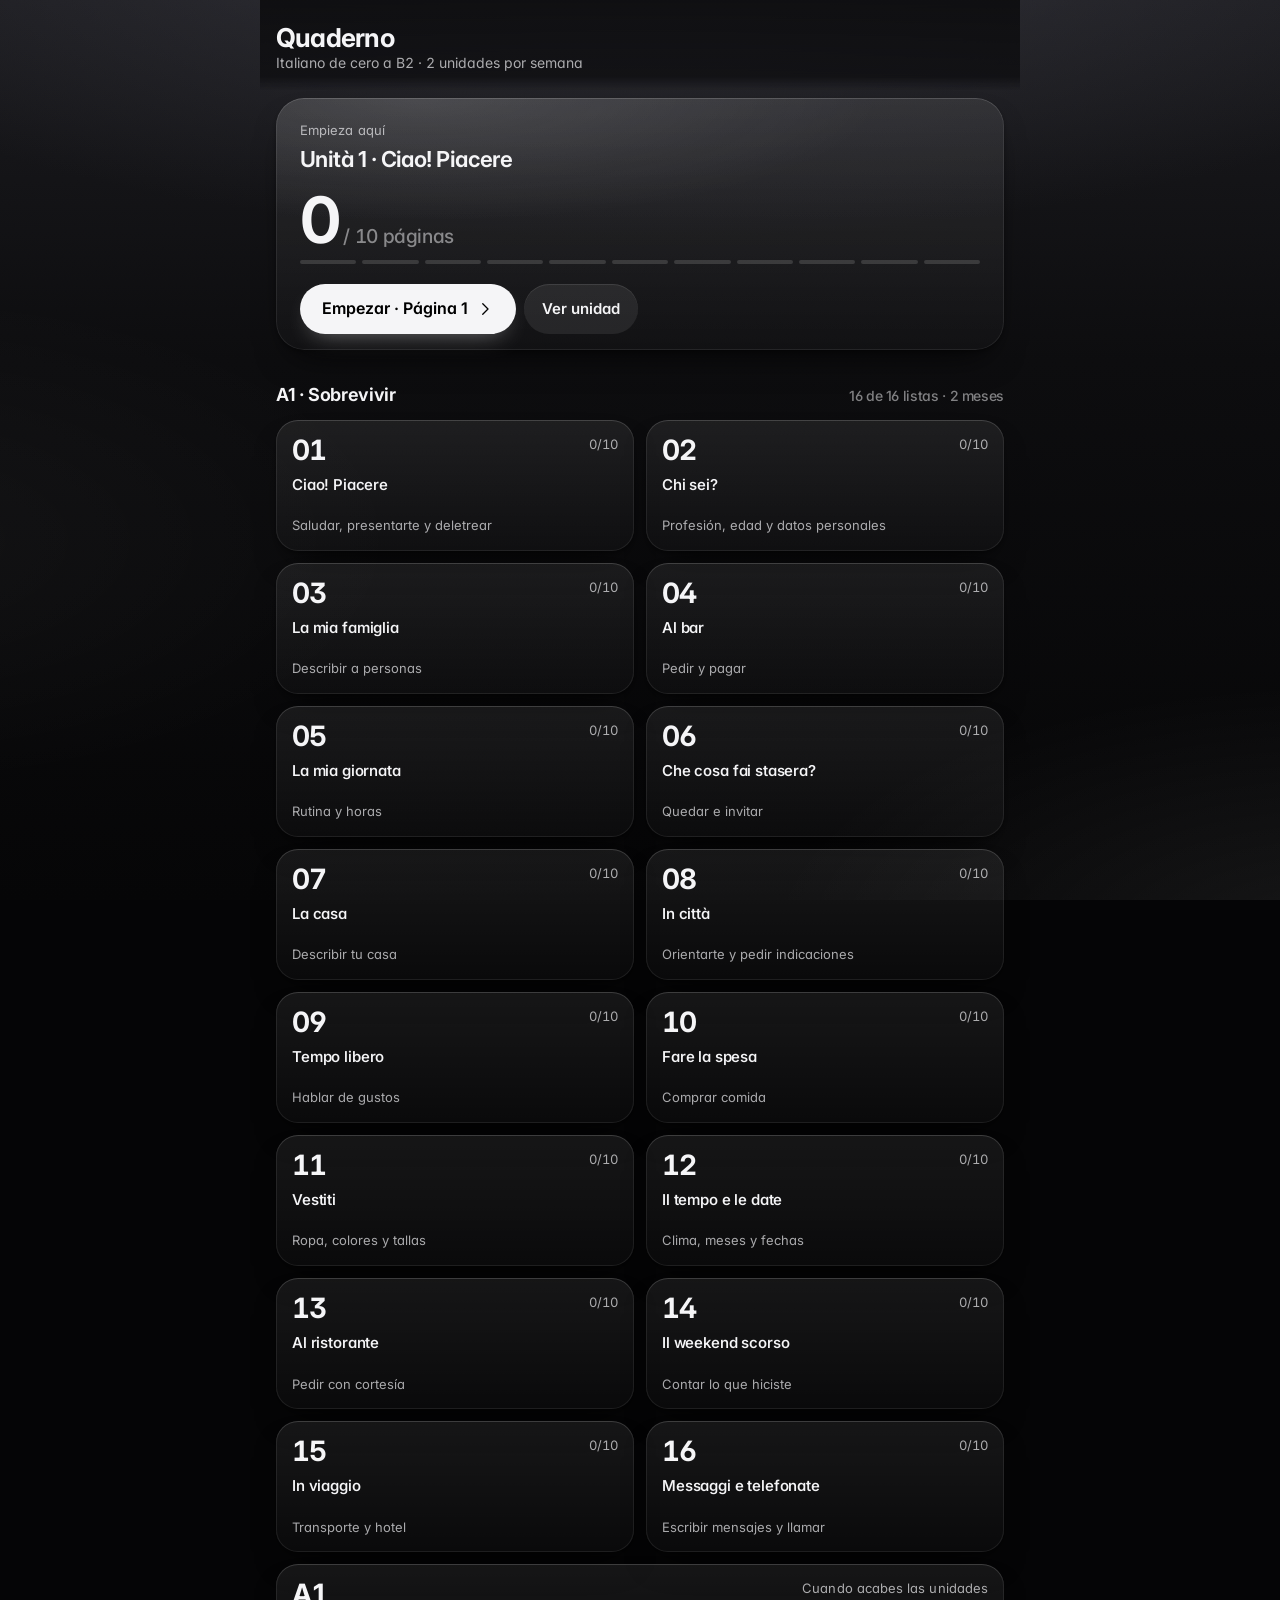
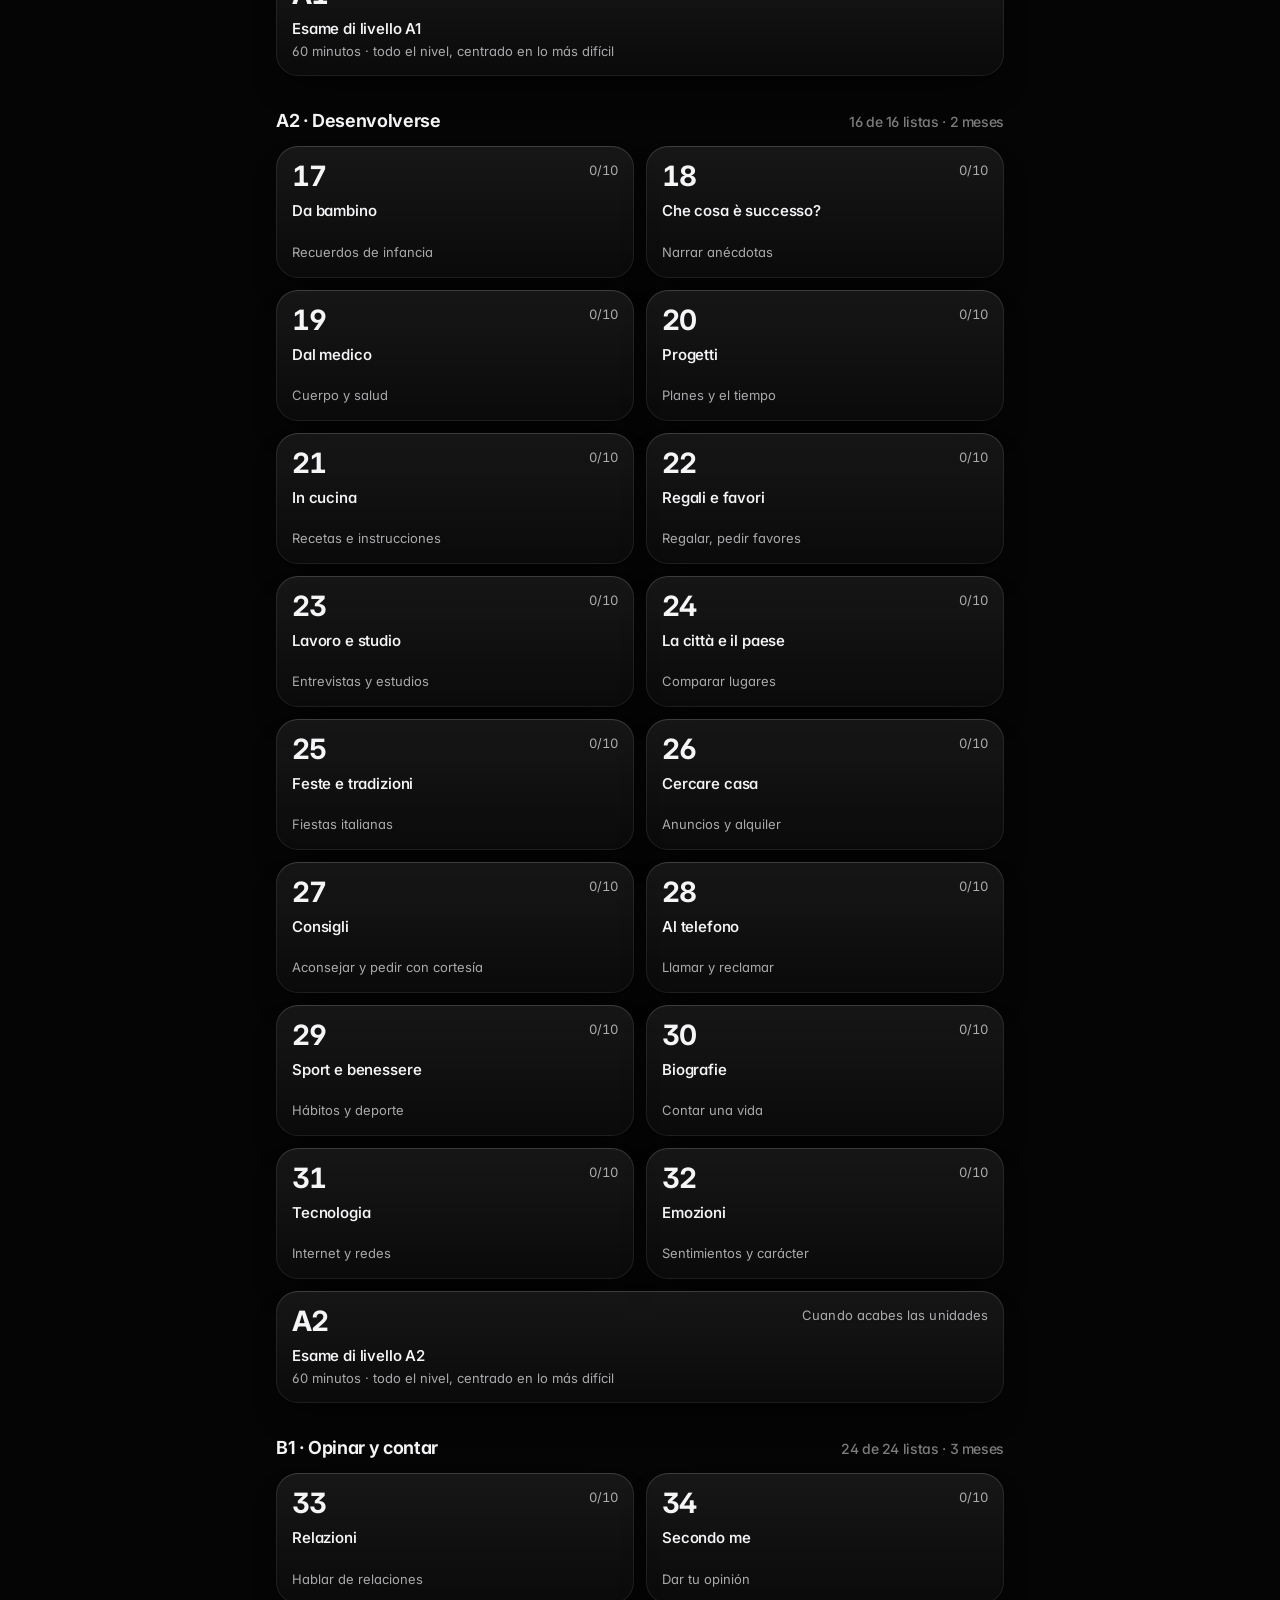
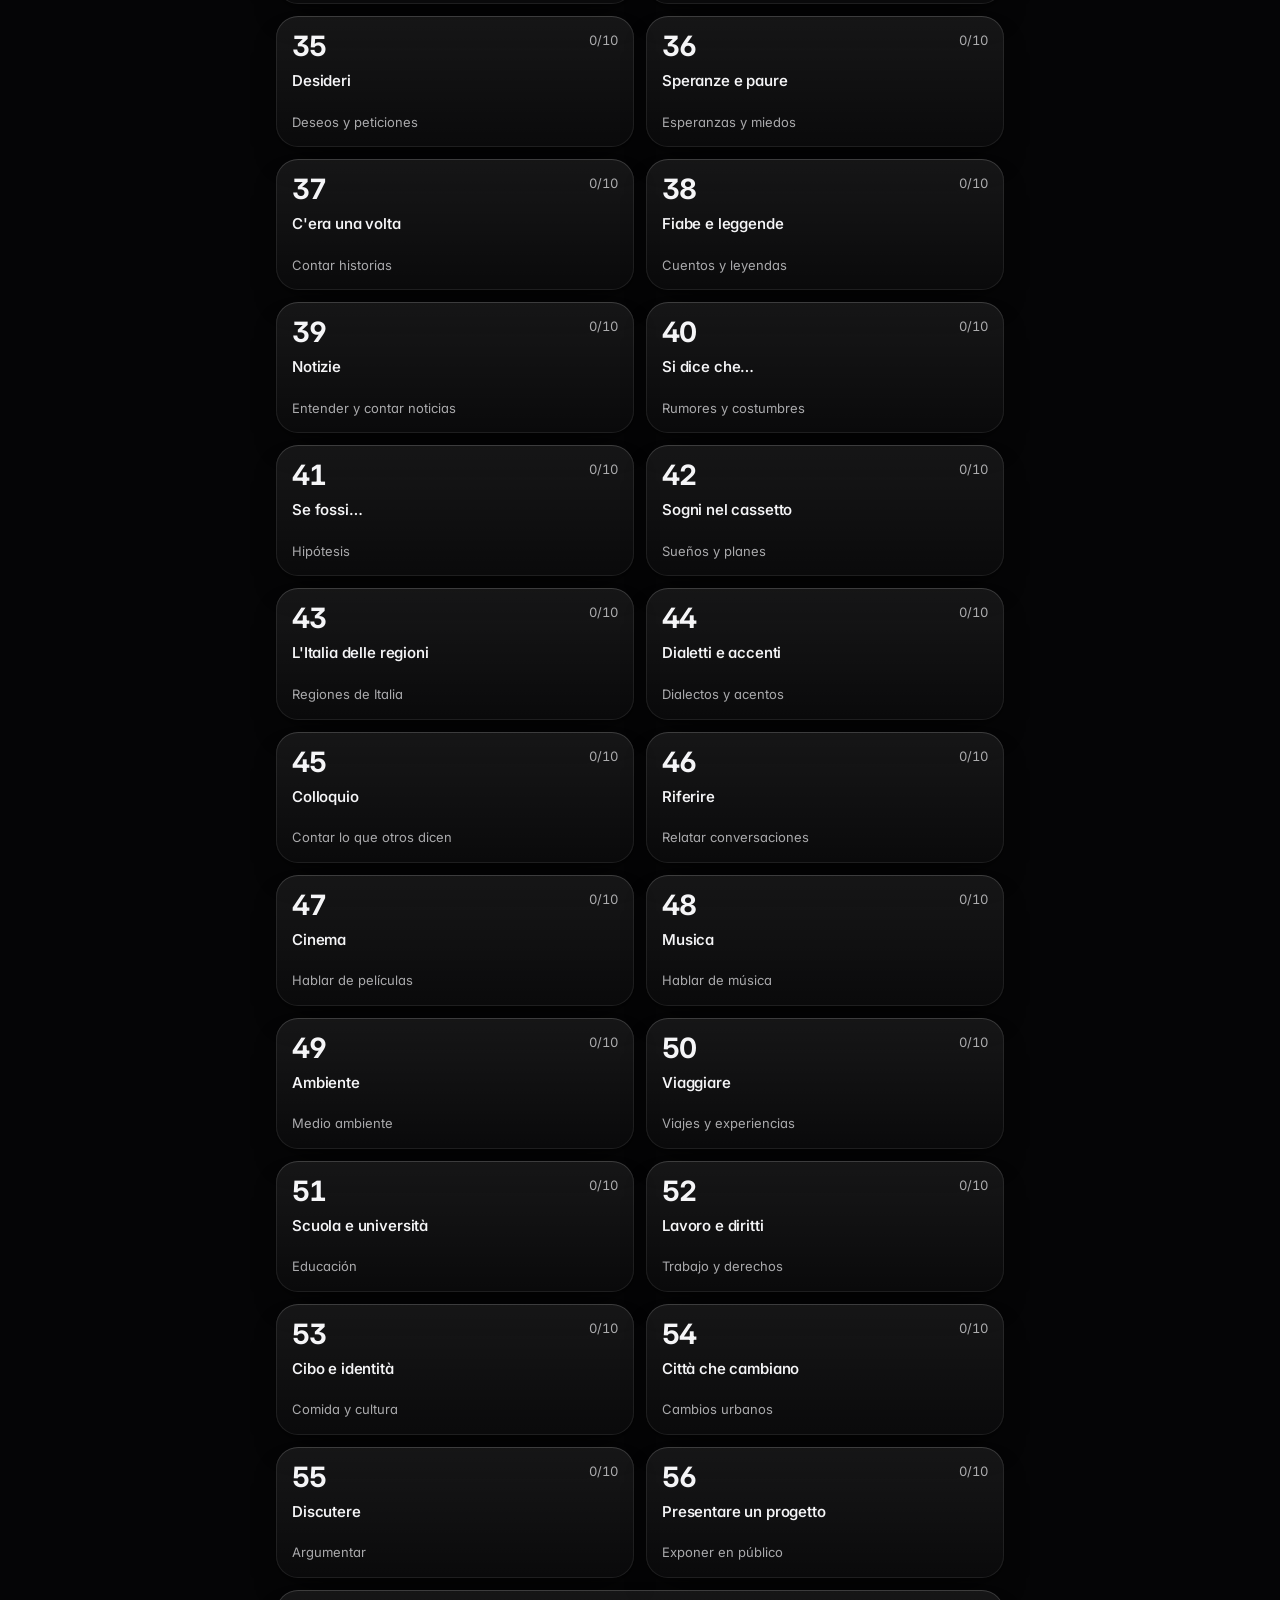
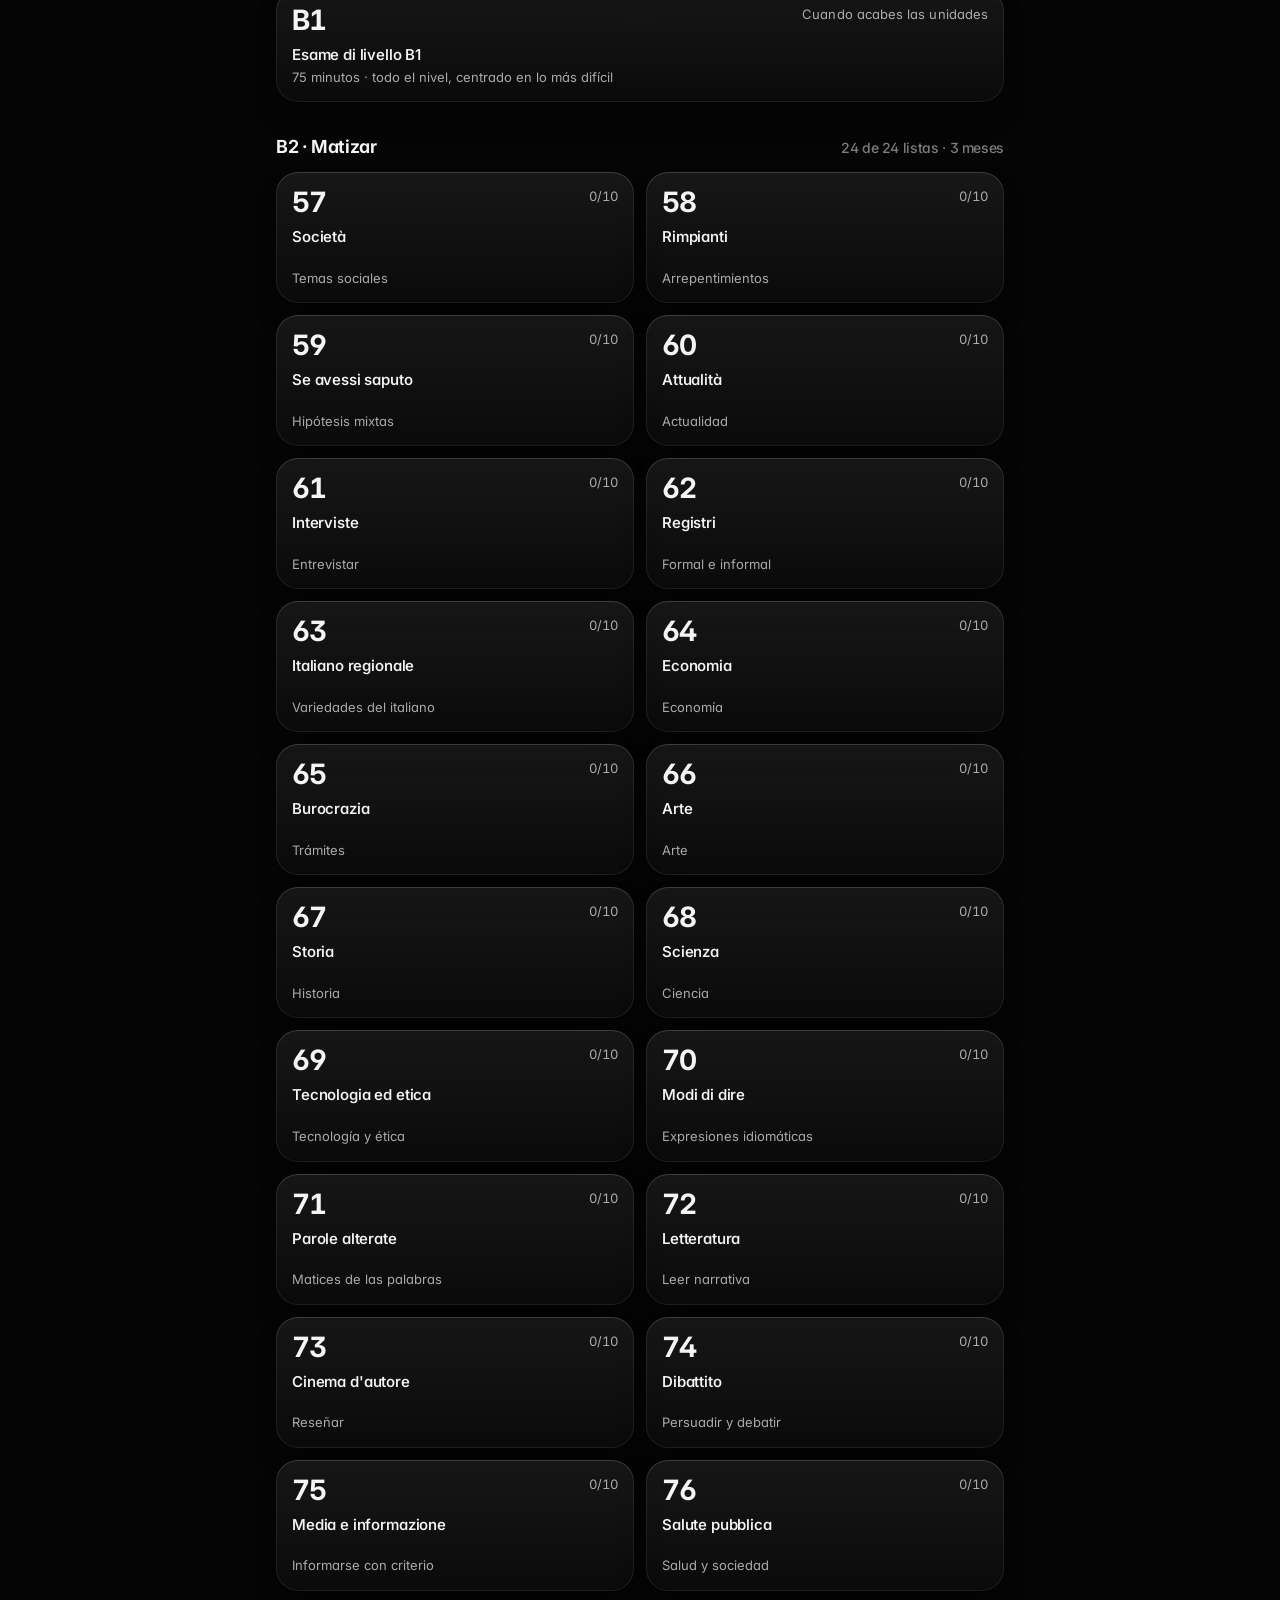
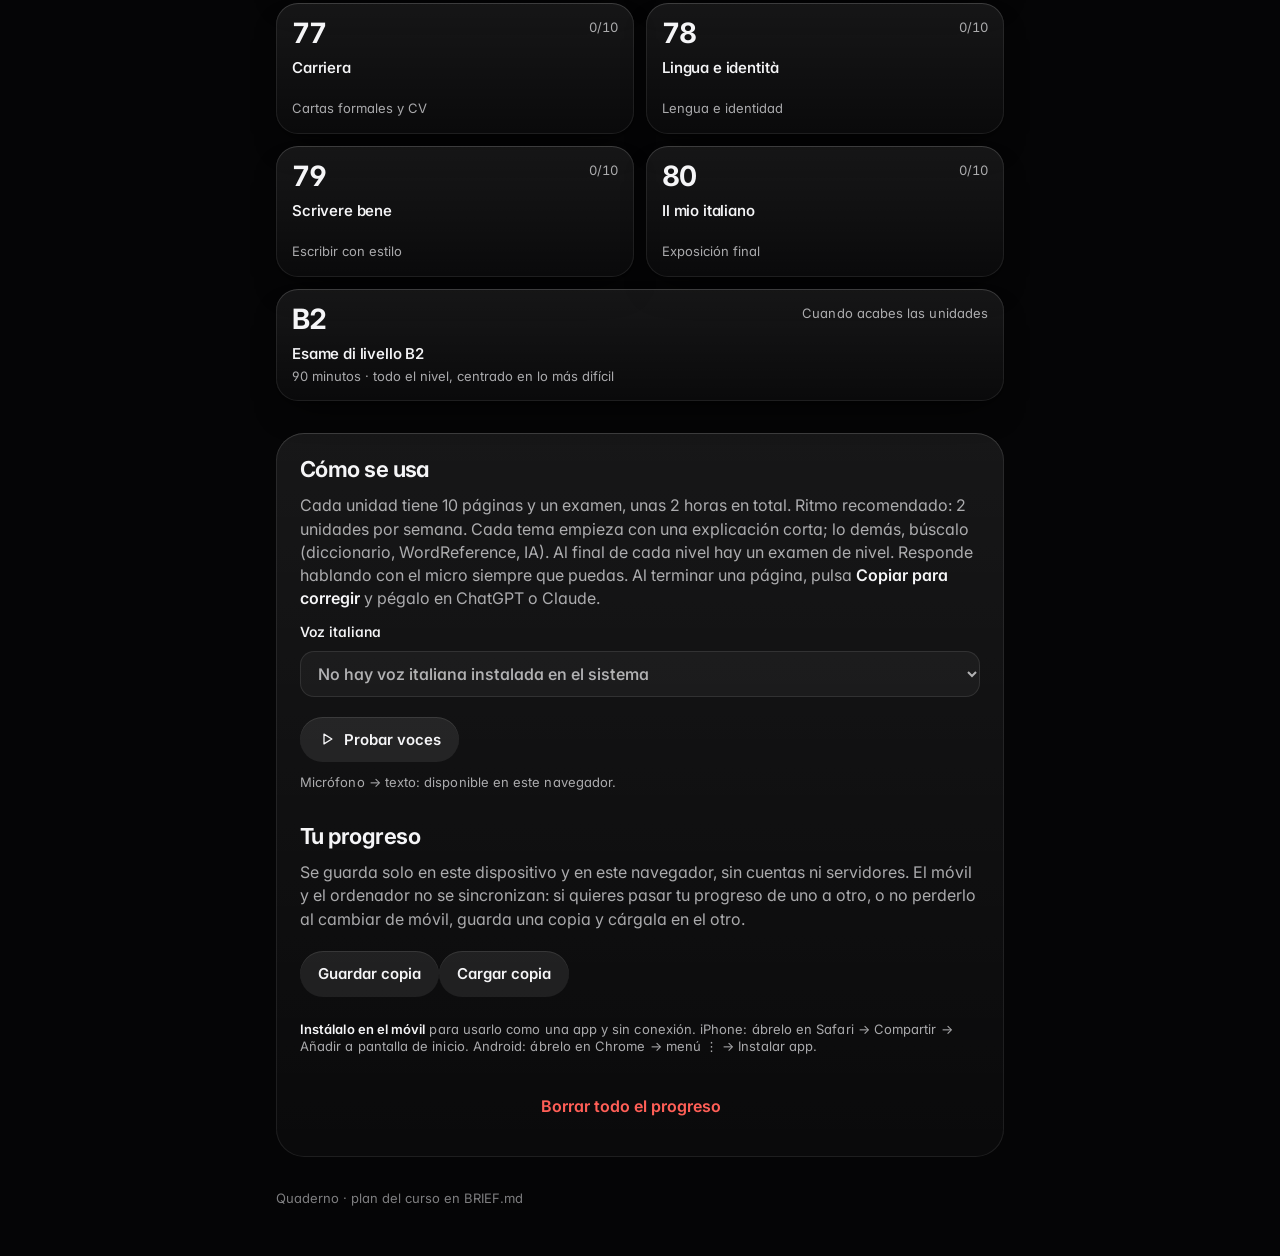
==== index.html @ a4042c88 "Quaderno: curso de italiano A1–B2 como PWA Co-Authored-By: Claude Opus 5.5 <noreply@anthropic.com>" ====
<!doctype html>
<html lang="es">
  <head>
    <meta charset="utf-8" />
    <meta name="viewport" content="width=device-width, initial-scale=1, viewport-fit=cover" />
    <meta name="theme-color" content="#0c0c0e" />
    <meta name="apple-mobile-web-app-capable" content="yes" />
    <meta name="mobile-web-app-capable" content="yes" />
    <meta name="apple-mobile-web-app-status-bar-style" content="black-translucent" />
    <meta name="apple-mobile-web-app-title" content="Quaderno" />
    <link rel="manifest" href="manifest.webmanifest" />
    <link rel="icon" href="icons/icon-192.png" />
    <link rel="apple-touch-icon" href="icons/apple-touch-icon.png" />
    <title>Quaderno · Italiano</title>
    <link rel="stylesheet" href="css/tokens.css" />
    <link rel="stylesheet" href="css/app.css?v=8" />
  </head>
  <body>
    <div class="backdrop" aria-hidden="true"></div>
    <main id="app" class="app" aria-live="polite"></main>
    <div id="toast" class="toast" role="status"></div>
    <script src="content/kit.js?v=8"></script>
    <script src="content/course.js?v=11"></script>
    <script src="js/app.js?v=11"></script>
  </body>
</html>
---- css/tokens.css ----
/* ==========================================================================
   Diseño sobrio · Darius — base lista para copiar
   Monocromo casi negro · acentos blancos · Inter · profundidad · cristal
   funcional · bento · degradados sutiles.
   Requiere: <div class="backdrop" aria-hidden></div> como primer hijo del body
   y la variable --font-inter (next/font/local) o @font-face "Inter".
   ========================================================================== */

:root {
  /* Paleta monocroma */
  --bg-0: #050506;
  --bg-1: #0c0c0e;
  --bg-2: #16161a;
  --ink: #f5f5f7;
  --ink-2: rgba(245, 245, 247, 0.68); /* 9.6:1 */
  --ink-3: rgba(245, 245, 247, 0.5); /* 6:1 */
  --line: rgba(255, 255, 255, 0.08);
  --line-2: rgba(255, 255, 255, 0.14);

  /* Material de tarjeta */
  --tile-top: rgba(255, 255, 255, 0.075);
  --tile-bot: rgba(255, 255, 255, 0.025);

  /* Estado (único color permitido) */
  --amber: #ffb547;
  --red: #ff5f57;

  /* Profundidad */
  --hl: inset 0 1px 0 rgba(255, 255, 255, 0.09); /* borde superior iluminado */
  --shadow-tile: 0 18px 36px -18px rgba(0, 0, 0, 0.9), 0 2px 6px -2px rgba(0, 0, 0, 0.6);
  --shadow-float: 0 30px 60px -30px rgba(0, 0, 0, 0.9);

  /* Radios */
  --r-lg: 28px;
  --r-md: 22px;
  --r-sm: 14px;

  /* Espaciado */
  --s1: 4px;
  --s2: 8px;
  --s3: 12px;
  --s4: 16px;
  --s5: 24px;
  --s6: 32px;

  /* Movimiento */
  --ease-out: cubic-bezier(0.16, 1, 0.3, 1);

  --font: var(--font-inter, "Inter"), ui-sans-serif, system-ui, sans-serif;
}

/* ---------- Reset y base ---------- */
* {
  box-sizing: border-box;
  margin: 0;
  padding: 0;
}
html {
  background: var(--bg-0);
  color: var(--ink);
  color-scheme: dark;
  -webkit-text-size-adjust: 100%;
  -webkit-tap-highlight-color: transparent;
  touch-action: pan-x pan-y; /* sin zoom por pellizco ni doble toque */
}
body {
  min-height: 100dvh;
  background: transparent; /* deja ver .backdrop: no le pongas fondo */
  font-family: var(--font);
  font-size: 1rem;
  line-height: 1.45;
  font-optical-sizing: auto;
  font-feature-settings: "cv11", "ss01";
  -webkit-font-smoothing: antialiased;
  overscroll-behavior-y: none;
}
::selection {
  background: rgba(255, 255, 255, 0.85);
  color: #000;
}
:focus-visible {
  outline: 2px solid var(--ink);
  outline-offset: 3px;
  border-radius: 6px;
}
::placeholder {
  color: var(--ink-3);
}
button {
  font: inherit;
  color: inherit;
  background: none;
  border: 0;
  cursor: pointer;
  text-align: left;
  touch-action: manipulation;
  user-select: none;
  -webkit-user-select: none;
}
a {
  color: var(--ink);
  text-underline-offset: 3px;
  text-decoration-color: var(--line-2);
}

/* ---------- Fondo con profundidad ---------- */
.backdrop {
  position: fixed;
  inset: 0;
  z-index: -1;
  pointer-events: none;
  background:
    radial-gradient(110% 55% at 50% -12%, #3a3a42 0%, rgba(58, 58, 66, 0.35) 38%, rgba(58, 58, 66, 0) 70%),
    radial-gradient(70% 45% at 105% 105%, rgba(255, 255, 255, 0.07) 0%, rgba(255, 255, 255, 0) 65%),
    radial-gradient(60% 40% at -10% 60%, rgba(255, 255, 255, 0.035) 0%, rgba(255, 255, 255, 0) 70%),
    linear-gradient(180deg, #1a1a1e 0%, var(--bg-1) 40%, var(--bg-0) 100%);
}
.backdrop::after {
  content: "";
  position: absolute;
  inset: 0;
  opacity: 0.07;
  mix-blend-mode: overlay;
  background-image: url("data:image/svg+xml,%3Csvg xmlns='http://www.w3.org/2000/svg' width='160' height='160'%3E%3Cfilter id='n'%3E%3CfeTurbulence type='fractalNoise' baseFrequency='.9' numOctaves='2' stitchTiles='stitch'/%3E%3C/filter%3E%3Crect width='100%25' height='100%25' filter='url(%23n)'/%3E%3C/svg%3E");
}

/* ---------- Texto ---------- */
.muted {
  color: var(--ink-2);
}
.small {
  font-size: 0.8125rem;
  line-height: 1.35;
  letter-spacing: 0.005em;
}
.white {
  color: var(--ink);
  font-weight: 600;
}
.err {
  color: var(--red);
}
.num {
  font-variant-numeric: tabular-nums;
}
.display {
  font-size: 2.125rem;
  line-height: 1.05;
  font-weight: 700;
  letter-spacing: -0.035em;
  text-wrap: balance;
}
.title {
  font-size: 1.375rem;
  line-height: 1.15;
  font-weight: 660;
  letter-spacing: -0.025em;
  text-wrap: balance;
}

/* ---------- Contenedor de app ---------- */
.app {
  max-width: 560px;
  margin: 0 auto;
  padding: 0 var(--s4) calc(var(--s6) + env(safe-area-inset-bottom));
}

/* ---------- Barra superior de cristal ---------- */
.topbar {
  position: sticky;
  top: 0;
  z-index: 10;
  display: flex;
  align-items: flex-end;
  justify-content: space-between;
  gap: var(--s3);
  margin: 0 calc(var(--s4) * -1);
  padding: calc(env(safe-area-inset-top) + var(--s5)) var(--s4) var(--s4);
  background: linear-gradient(180deg, rgba(14, 14, 16, 0.94) 0%, rgba(14, 14, 16, 0.78) 100%);
  /* Si el compilador elimina backdrop-filter, aplícalo en línea en el componente */
  backdrop-filter: blur(24px) saturate(160%);
  -webkit-backdrop-filter: blur(24px) saturate(160%);
  mask-image: linear-gradient(180deg, #000 calc(100% - 14px), transparent);
}
.topbar h1 {
  font-size: 2.125rem;
  line-height: 1.05;
  font-weight: 700;
  letter-spacing: -0.035em;
}
.topbar p {
  margin-top: var(--s1);
  font-variant-numeric: tabular-nums;
}
.topbar-actions {
  display: flex;
  gap: var(--s2);
}

/* ---------- Botones ---------- */
.icon-btn {
  display: grid;
  place-items: center;
  width: 40px;
  height: 40px;
  border-radius: 999px;
  color: var(--ink);
  background: rgba(255, 255, 255, 0.08);
  box-shadow: inset 0 1px 0 rgba(255, 255, 255, 0.1);
  transition: transform 120ms var(--ease-out), background 160ms;
}
.icon-btn:active {
  transform: scale(0.92);
  background: rgba(255, 255, 255, 0.14);
}
.icon-btn:disabled {
  opacity: 0.5;
}
.btn-primary,
.btn-ghost {
  width: 100%;
  padding: 15px 18px;
  border-radius: 999px;
  font-weight: 620;
  text-align: center;
  transition: transform 120ms var(--ease-out), opacity 160ms;
}
.btn-primary {
  color: #000;
  background: var(--ink);
  box-shadow: 0 10px 24px -12px rgba(255, 255, 255, 0.45);
}
.btn-ghost {
  color: var(--ink-2);
}
.btn-ghost.danger {
  color: var(--red);
}
.btn-primary:active,
.btn-ghost:active {
  transform: scale(0.97);
}
.btn-primary:disabled {
  opacity: 0.4;
}
.pill {
  font-size: 0.875rem;
  font-weight: 600;
  padding: 8px 14px;
  border-radius: 999px;
  background: rgba(255, 255, 255, 0.1);
}
.spin {
  animation: spin 0.9s linear infinite;
}
@keyframes spin {
  to {
    transform: rotate(360deg);
  }
}

/* ---------- Bento ---------- */
.bento {
  display: grid;
  grid-template-columns: repeat(2, minmax(0, 1fr));
  gap: 10px;
}
@media (min-width: 520px) {
  .bento {
    gap: 12px;
  }
}
.tile {
  position: relative;
  display: flex;
  flex-direction: column;
  min-width: 0;
  padding: var(--s4);
  border-radius: var(--r-md);
  background: linear-gradient(180deg, var(--tile-top), var(--tile-bot));
  box-shadow: var(--hl), inset 0 0 0 1px var(--line), var(--shadow-tile);
  transition: transform 140ms var(--ease-out);
  /* sin will-change permanente: GSAP lo pone solo durante la animación */
}
button.tile:active {
  transform: scale(0.97);
}
.tile-wide,
.tile-lead {
  grid-column: span 2;
}
.tile-lead {
  gap: var(--s2);
  padding: var(--s5) var(--s5) var(--s4);
  border-radius: var(--r-lg);
  background:
    radial-gradient(90% 70% at 20% 0%, rgba(255, 255, 255, 0.11), rgba(255, 255, 255, 0) 70%),
    linear-gradient(180deg, rgba(255, 255, 255, 0.09), rgba(255, 255, 255, 0.02));
}
.tile-lead[data-state="warn"] {
  background:
    radial-gradient(90% 70% at 20% 0%, rgba(255, 181, 71, 0.16), rgba(255, 181, 71, 0) 70%),
    linear-gradient(180deg, rgba(255, 255, 255, 0.08), rgba(255, 255, 255, 0.02));
}
.tile-lead[data-state="critical"] {
  background:
    radial-gradient(90% 70% at 20% 0%, rgba(255, 95, 87, 0.2), rgba(255, 95, 87, 0) 70%),
    linear-gradient(180deg, rgba(255, 255, 255, 0.08), rgba(255, 255, 255, 0.02));
}
.tile-name {
  font-size: 0.9375rem;
  line-height: 1.25;
  font-weight: 560;
  letter-spacing: -0.01em;
  display: -webkit-box;
  -webkit-line-clamp: 2;
  -webkit-box-orient: vertical;
  overflow: hidden;
  min-height: 2.5em;
}
.tile-name.lg {
  font-size: 1.375rem;
  line-height: 1.15;
  font-weight: 640;
  letter-spacing: -0.025em;
  min-height: 0;
}
.tile-wide .tile-name {
  min-height: 0;
}
.figure {
  display: flex;
  align-items: baseline;
  gap: 6px;
  margin-top: var(--s3);
  font-size: 2.75rem;
  line-height: 1;
  font-weight: 700;
  letter-spacing: -0.045em;
  font-variant-numeric: tabular-nums;
}
.figure.lg {
  font-size: 5rem;
  letter-spacing: -0.055em;
  margin-top: var(--s2);
}
.figure .of {
  font-size: 0.42em;
  font-weight: 500;
  letter-spacing: -0.02em;
  color: var(--ink-3);
}
.figure.lg .of {
  font-size: 0.3em;
}
.answer {
  font-size: 1rem;
  font-weight: 500;
  color: var(--ink-2);
  letter-spacing: -0.005em;
  text-wrap: balance;
}
.tile-foot {
  margin-top: var(--s3);
  font-variant-numeric: tabular-nums;
}
.tile-action {
  flex-direction: row;
  align-items: center;
  gap: var(--s3);
  padding: var(--s4) var(--s5);
}
.tile-action > span:nth-child(2) {
  display: flex;
  flex-direction: column;
  flex: 1;
  min-width: 0;
}
.tile-action.urgent .pill {
  color: #000;
  background: var(--ink);
}
.stats {
  display: grid;
  grid-template-columns: repeat(2, minmax(0, 1fr));
  gap: var(--s3);
  padding: var(--s4) var(--s5);
}
.stat {
  display: flex;
  flex-direction: column;
  gap: 2px;
}
.stat .value {
  font-size: 1.75rem;
  font-weight: 700;
  letter-spacing: -0.04em;
  line-height: 1.1;
  font-variant-numeric: tabular-nums;
}
.empty {
  align-items: center;
  text-align: center;
  padding: var(--s6) var(--s5);
  color: var(--ink-2);
}

/* ---------- Badges (estado siempre con texto) ---------- */
.badge {
  display: inline-flex;
  align-items: center;
  gap: 6px;
  padding: 4px 10px;
  border-radius: 999px;
  font-size: 0.75rem;
  font-weight: 600;
  letter-spacing: 0.01em;
  color: var(--ink);
  background: rgba(255, 255, 255, 0.1);
  white-space: nowrap;
}
.badge[data-state="watch"] {
  color: #000;
  background: var(--ink);
}
.badge[data-state="warn"] {
  color: #1a1000;
  background: var(--amber);
}
.badge[data-state="critical"] {
  color: #1a0300;
  background: var(--red);
}

/* ---------- Avisos ---------- */
.notice {
  display: flex;
  flex-direction: column;
  gap: 2px;
  width: 100%;
  margin-bottom: 10px;
  padding: var(--s3) var(--s4);
  border-radius: var(--r-sm);
  background: rgba(255, 255, 255, 0.92);
  color: #000;
  box-shadow: 0 10px 30px -12px rgba(0, 0, 0, 0.8);
}
.notice span {
  font-size: 0.875rem;
  color: rgba(0, 0, 0, 0.7);
}

/* ---------- Hoja inferior ---------- */
.sheet-root {
  position: fixed;
  inset: 0;
  z-index: 50;
}
.sheet-scrim {
  position: absolute;
  inset: 0;
  background: rgba(0, 0, 0, 0.6);
  opacity: 0;
}
.sheet {
  position: absolute;
  left: 0;
  right: 0;
  bottom: 0;
  max-width: 560px;
  max-height: 88dvh;
  margin: 0 auto;
  display: flex;
  flex-direction: column;
  border-radius: var(--r-lg) var(--r-lg) 0 0;
  background: linear-gradient(180deg, #1d1d21 0%, #111114 40%);
  box-shadow: inset 0 1px 0 rgba(255, 255, 255, 0.12), 0 -20px 60px -10px rgba(0, 0, 0, 0.9);
}
.sheet-grab {
  padding: 10px var(--s5) var(--s3);
  touch-action: none;
  cursor: grab;
}
.sheet-handle {
  display: block;
  width: 38px;
  height: 5px;
  margin: 0 auto var(--s3);
  border-radius: 999px;
  background: rgba(255, 255, 255, 0.25);
}
.sheet-head {
  display: flex;
  align-items: flex-start;
  justify-content: space-between;
  gap: var(--s3);
}
.sheet-head h2 {
  font-size: 1.375rem;
  line-height: 1.15;
  font-weight: 680;
  letter-spacing: -0.025em;
  text-wrap: balance;
}
.sheet-body {
  overflow-y: auto;
  overscroll-behavior: contain;
  touch-action: pan-y;
  padding: var(--s2) max(var(--s5), env(safe-area-inset-right)) calc(var(--s6) + env(safe-area-inset-bottom))
    max(var(--s5), env(safe-area-inset-left));
  scrollbar-width: thin;
  scrollbar-color: rgba(255, 255, 255, 0.2) transparent;
}

/* ---------- Formularios ---------- */
.field {
  display: flex;
  flex-direction: column;
  gap: var(--s2);
  min-width: 0;
  font-size: 0.875rem;
  font-weight: 550;
}
.field input,
.field textarea,
.field select {
  width: 100%;
  font: inherit;
  font-size: 16px; /* menos de 16px = zoom de iOS al enfocar */
  font-weight: 400;
  color: var(--ink);
  caret-color: var(--ink);
  padding: 14px 16px;
  border-radius: var(--r-sm);
  border: 0;
  background: rgba(255, 255, 255, 0.06);
  box-shadow: inset 0 0 0 1px var(--line-2);
  resize: none;
  color-scheme: dark;
}
.field input:focus,
.field textarea:focus,
.field select:focus {
  outline: none;
  box-shadow: inset 0 0 0 1.5px var(--ink);
}
.field input[type="date"] {
  -webkit-appearance: none;
  appearance: none;
  display: block;
  min-width: 0;
  max-width: 100%;
  min-height: 50px;
  text-align: left;
}
.field input[type="date"]::-webkit-date-and-time-value {
  text-align: left;
}
.steps {
  padding-left: 1.2em;
  display: grid;
  gap: 4px;
}

/* ---------- Control segmentado ---------- */
.seg {
  display: grid;
  grid-auto-columns: minmax(0, 1fr);
  grid-auto-flow: column;
  gap: 4px;
  padding: 4px;
  border-radius: 12px;
  background: rgba(0, 0, 0, 0.35);
}
.seg-btn {
  display: grid;
  place-items: center;
  text-align: center;
  white-space: nowrap;
  min-height: 40px;
  border-radius: 9px;
  font-size: 0.9375rem;
  font-weight: 600;
  color: var(--ink-2);
  transition: background-color 160ms var(--ease-out), color 160ms var(--ease-out), transform 120ms var(--ease-out);
}
.seg-btn:active {
  transform: scale(0.96);
}
.seg-btn[aria-checked="true"] {
  color: #000;
  background: var(--ink);
}

/* ---------- Tarjeta flotante (bienvenida, login, onboarding) ---------- */
.center-stage {
  min-height: 100dvh;
  display: grid;
  place-items: center;
  padding: max(var(--s5), env(safe-area-inset-top)) var(--s4) max(var(--s5), env(safe-area-inset-bottom));
}
.float-card {
  width: min(100%, 420px);
  display: flex;
  flex-direction: column;
  gap: var(--s4);
  padding: var(--s6) var(--s5);
  border-radius: var(--r-lg);
  background: linear-gradient(180deg, var(--tile-top), var(--tile-bot));
  box-shadow: inset 0 1px 0 rgba(255, 255, 255, 0.1), inset 0 0 0 1px var(--line), var(--shadow-float);
}
.float-card h1 {
  font-size: 2rem;
  font-weight: 700;
  letter-spacing: -0.035em;
  line-height: 1.05;
  text-wrap: balance;
}
/* Progreso de pasos: indicador, NO eyebrow de texto sobre el título */
.progress {
  display: grid;
  grid-auto-flow: column;
  grid-auto-columns: 1fr;
  gap: 6px;
}
.progress span {
  height: 4px;
  border-radius: 999px;
  background: var(--line-2);
  transition: background-color 240ms var(--ease-out);
}
.progress span[data-done] {
  background: var(--ink);
}

/* ---------- Preferencias de accesibilidad ---------- */
@media (prefers-reduced-transparency: reduce) {
  .topbar {
    background: var(--bg-0);
    backdrop-filter: none;
    -webkit-backdrop-filter: none;
  }
}
@media (prefers-contrast: more) {
  .tile,
  .float-card {
    box-shadow: inset 0 0 0 1px rgba(255, 255, 255, 0.5);
  }
  .muted {
    color: var(--ink);
  }
}
@media (prefers-reduced-motion: reduce) {
  .spin {
    animation: none;
  }
}

/* ---------- Firma de ejemplo: regla de marcas (Ticks.tsx) ---------- */
.ticks {
  display: grid;
  grid-template-columns: repeat(var(--n), minmax(0, 1fr));
  gap: 2px;
  margin-top: var(--s3);
}
.ticks-lg {
  gap: 3px;
  margin-top: var(--s4);
}
.tick {
  height: 18px;
  border-radius: 2px;
  background: rgba(255, 255, 255, 0.16);
  transform-origin: 50% 100%;
}
.ticks-lg .tick {
  height: 34px;
  border-radius: 3px;
}
.tick[data-zone="penalty"] {
  background: rgba(255, 181, 71, 0.2);
}
.tick[data-zone="exam"] {
  background: rgba(255, 95, 87, 0.45);
}
.tick[data-edge] {
  box-shadow: -2px 0 0 -0.5px var(--bg-0), -3px 0 0 -0.5px rgba(255, 255, 255, 0.5);
}
.tick[data-filled] {
  background: var(--ink);
  box-shadow: 0 0 10px rgba(255, 255, 255, 0.22);
}
.tick[data-filled][data-zone="penalty"] {
  background: var(--amber);
  box-shadow: 0 0 10px rgba(255, 181, 71, 0.35);
}
.tick[data-filled][data-zone="exam"] {
  background: var(--red);
  box-shadow: 0 0 10px rgba(255, 95, 87, 0.45);
}
---- css/app.css ----
/* Quaderno · capa propia sobre tokens.css (diseño sobrio) */

@font-face {
  font-family: "Inter";
  src: url("../fonts/Inter-Variable.ttf") format("truetype");
  font-weight: 100 900;
  font-display: swap;
}

.app {
  max-width: 760px;
}

/* ---------- Barra superior ---------- */
.topbar {
  align-items: center;
}
.topbar .head {
  display: flex;
  align-items: center;
  gap: var(--s3);
  min-width: 0;
}
.topbar h1 {
  font-size: 1.625rem;
  letter-spacing: -0.03em;
  white-space: nowrap;
  overflow: hidden;
  text-overflow: ellipsis;
}
.topbar .sub {
  font-size: 0.875rem;
  color: var(--ink-2);
  margin-top: 2px;
}
.topbar .progress {
  margin-top: var(--s3);
}

.hero {
  padding: var(--s5) 0 var(--s5);
}
.hero .display {
  font-size: clamp(2.25rem, 7vw, 3.25rem);
}
.hero p {
  margin-top: var(--s3);
  color: var(--ink-2);
  max-width: 46ch;
  text-wrap: pretty;
}

.section-title {
  display: flex;
  align-items: baseline;
  justify-content: space-between;
  gap: var(--s3);
  margin: var(--s6) 0 var(--s3);
  font-size: 1.125rem;
  font-weight: 660;
  letter-spacing: -0.02em;
}
.section-title span {
  font-size: 0.875rem;
  font-weight: 500;
  color: var(--ink-3);
}

/* ---------- Tarjetas de unidad y página ---------- */
a.tile {
  text-decoration: none;
  color: inherit;
}
a.tile:active {
  transform: scale(0.97);
}
.tile .n {
  font-size: 1.75rem;
  line-height: 1;
  font-weight: 700;
  letter-spacing: -0.04em;
  font-variant-numeric: tabular-nums;
  margin-bottom: var(--s3);
}
.tile .goal {
  margin-top: 4px;
  font-size: 0.8125rem;
  color: var(--ink-2);
  line-height: 1.35;
}
.tile .tile-top {
  display: flex;
  justify-content: space-between;
  align-items: flex-start;
  gap: var(--s2);
}
.tile.locked {
  opacity: 0.42;
  pointer-events: none;
}
.tile .check {
  display: grid;
  place-items: center;
  width: 26px;
  height: 26px;
  border-radius: 999px;
  color: #000;
  background: var(--ink);
  flex: none;
}
.tile .ring {
  width: 26px;
  height: 26px;
  border-radius: 999px;
  box-shadow: inset 0 0 0 1.5px var(--line-2);
  flex: none;
}
.tile-lead .figure.lg {
  font-size: 4rem;
}
.tile-lead .row-actions {
  display: flex;
  gap: var(--s2);
  margin-top: var(--s3);
  flex-wrap: wrap;
}
.tile-lead .btn-primary {
  width: auto;
  padding: 13px 22px;
  text-decoration: none;
  display: inline-flex;
  align-items: center;
  gap: 8px;
}

.btn-quiet {
  display: inline-flex;
  align-items: center;
  gap: 8px;
  padding: 12px 18px;
  border-radius: 999px;
  font-weight: 600;
  font-size: 0.9375rem;
  color: var(--ink);
  background: rgba(255, 255, 255, 0.08);
  box-shadow: inset 0 1px 0 rgba(255, 255, 255, 0.1);
  text-decoration: none;
  transition: transform 120ms var(--ease-out), background 160ms;
}
.btn-quiet:active {
  transform: scale(0.97);
}
.btn-quiet[aria-pressed="true"] {
  color: #000;
  background: var(--ink);
}

/* ---------- Página de ejercicios ---------- */
.page-head {
  padding: var(--s5) 0 var(--s2);
}
.page-head .display {
  font-size: clamp(2rem, 6vw, 2.75rem);
}
.page-head p {
  margin-top: var(--s2);
  color: var(--ink-2);
}
.block {
  margin-top: var(--s4);
  padding: var(--s5);
  border-radius: var(--r-lg);
  background: linear-gradient(180deg, var(--tile-top), var(--tile-bot));
  box-shadow: var(--hl), inset 0 0 0 1px var(--line), var(--shadow-tile);
}
.block h3 {
  font-size: 1.125rem;
  line-height: 1.3;
  font-weight: 620;
  letter-spacing: -0.018em;
  text-wrap: pretty;
}
.block .hint {
  margin-top: 6px;
  color: var(--ink-2);
  font-size: 0.9375rem;
  font-style: italic;
  text-wrap: pretty;
}
.items {
  display: grid;
  gap: 10px;
  margin-top: var(--s4);
  counter-reset: item;
}
.items.cols {
  grid-template-columns: repeat(2, minmax(0, 1fr));
  gap: 10px 14px;
}
@media (max-width: 520px) {
  .items.cols {
    grid-template-columns: minmax(0, 1fr);
  }
}

.item {
  display: grid;
  gap: 8px;
  min-width: 0;
  counter-increment: item;
}
.item .prompt {
  display: flex;
  align-items: baseline;
  gap: 10px;
  font-size: 1.0625rem;
  font-weight: 560;
  letter-spacing: -0.01em;
  line-height: 1.4;
}
.item .prompt::before {
  content: counter(item);
  flex: none;
  min-width: 1.4em;
  font-size: 0.8125rem;
  font-weight: 600;
  color: var(--ink-3);
  font-variant-numeric: tabular-nums;
}
.item.pair {
  grid-template-columns: minmax(0, 1fr) minmax(0, 1.1fr);
  align-items: center;
  gap: 12px;
}
.item.pair .prompt {
  font-size: 1rem;
}

/* campos */
.in,
.ta {
  width: 100%;
  min-width: 0;
  font: inherit;
  font-size: 16px;
  color: var(--ink);
  caret-color: var(--ink);
  padding: 11px 14px;
  border: 0;
  border-radius: var(--r-sm);
  background: rgba(255, 255, 255, 0.05);
  box-shadow: inset 0 0 0 1px var(--line-2);
  transition: box-shadow 140ms var(--ease-out), background 140ms;
}
.ta {
  resize: vertical;
  line-height: 1.5;
  min-height: 48px;
}
.in:focus,
.ta:focus {
  outline: none;
  background: rgba(255, 255, 255, 0.075);
  box-shadow: inset 0 0 0 1.5px var(--ink);
}
.in.gap {
  display: inline-block;
  width: 7.5em;
  padding: 4px 10px;
  margin: 2px 2px;
  line-height: 1.4;
  vertical-align: baseline;
  border-radius: 10px;
  text-align: center;
}
.in.gap.short {
  width: 3.2em;
}
.item .prompt.fill-line {
  display: block;
  font-size: 1.0625rem;
  line-height: 2.1;
  font-weight: 500;
}
.item .prompt.fill-line::before {
  display: inline-block;
  margin-right: 10px;
}

/* caja de respuesta con micro */
.answer-box {
  position: relative;
}
.answer-box .ta {
  padding-right: 58px;
}
.answer-box .mic {
  position: absolute;
  right: 6px;
  top: 6px;
}
.mic[data-on="true"] {
  color: #000;
  background: var(--ink);
  animation: breathe 1.4s var(--ease-out) infinite;
}
@keyframes breathe {
  50% {
    box-shadow: 0 0 0 6px rgba(255, 255, 255, 0.12);
  }
}

.tools {
  display: flex;
  align-items: center;
  gap: 6px;
  flex-wrap: wrap;
}
.tool {
  display: inline-flex;
  align-items: center;
  gap: 6px;
  height: 36px;
  padding: 0 12px;
  border-radius: 999px;
  font-size: 0.8125rem;
  font-weight: 600;
  color: var(--ink);
  background: rgba(255, 255, 255, 0.08);
  box-shadow: inset 0 1px 0 rgba(255, 255, 255, 0.1);
  transition: transform 120ms var(--ease-out), background 160ms;
}
.tool:active {
  transform: scale(0.94);
}
.tool[data-playing="true"] {
  color: #000;
  background: var(--ink);
}
.icon-btn svg,
.tool svg,
.btn-quiet svg,
.btn-primary svg {
  flex: none;
}

.shadow-row {
  display: grid;
  gap: 8px;
  padding: 14px 0;
  border-top: 1px solid var(--line);
}
.shadow-row:first-child {
  border-top: 0;
  padding-top: 0;
}
.shadow-row .line {
  display: flex;
  align-items: center;
  justify-content: space-between;
  gap: 12px;
  flex-wrap: wrap;
}
.shadow-row .text {
  font-size: 1.125rem;
  font-weight: 580;
  letter-spacing: -0.012em;
}
.heard {
  font-size: 0.8125rem;
  color: var(--ink-3);
}

/* reproductor de diálogo */
.player {
  display: flex;
  align-items: center;
  justify-content: space-between;
  gap: var(--s3);
  flex-wrap: wrap;
  margin-top: var(--s4);
  padding: var(--s4);
  border-radius: var(--r-md);
  background: rgba(0, 0, 0, 0.28);
  box-shadow: inset 0 0 0 1px var(--line);
}
.script {
  display: grid;
  gap: 8px;
  margin-top: var(--s3);
  padding: var(--s4);
  border-radius: var(--r-md);
  background: rgba(0, 0, 0, 0.22);
}
.script[hidden] {
  display: none;
}
.script p {
  display: grid;
  grid-template-columns: 8.5em minmax(0, 1fr);
  gap: 10px;
}
.script b {
  font-weight: 600;
  color: var(--ink-2);
}
@media (max-width: 520px) {
  .script p {
    grid-template-columns: minmax(0, 1fr);
    gap: 0;
  }
}

.steps-list {
  display: grid;
  gap: 8px;
  margin-top: var(--s4);
  padding-left: 1.3em;
  font-size: 1rem;
  font-weight: 520;
}
.steps-list li::marker {
  color: var(--ink-3);
  font-variant-numeric: tabular-nums;
}

.media-list {
  display: grid;
  gap: 10px;
  margin-top: var(--s4);
}
.media {
  padding: var(--s4);
  border-radius: var(--r-md);
  background: rgba(0, 0, 0, 0.22);
  box-shadow: inset 0 0 0 1px var(--line);
}
.media .meta {
  display: flex;
  gap: 8px;
  align-items: center;
  flex-wrap: wrap;
  margin-bottom: 6px;
}
.media h4 {
  font-size: 1.0625rem;
  font-weight: 640;
  letter-spacing: -0.015em;
}
.media p {
  margin-top: 4px;
  color: var(--ink-2);
  font-size: 0.9375rem;
}

/* pie de página */
.page-foot {
  display: grid;
  gap: var(--s3);
  margin-top: var(--s5);
}
.page-foot .row {
  display: flex;
  gap: var(--s2);
  flex-wrap: wrap;
}
.pager {
  display: grid;
  grid-template-columns: repeat(2, minmax(0, 1fr));
  gap: 10px;
  margin-top: var(--s4);
}
.pager .tile {
  min-height: 96px;
  justify-content: space-between;
  gap: 10px;
}
.pager .tile.next {
  align-items: flex-end;
  text-align: right;
  grid-column: 2;
}
.pager-text {
  display: flex;
  flex-direction: column;
  gap: 2px;
}
.pager-arrow {
  display: grid;
  place-items: center;
  width: 32px;
  height: 32px;
  border-radius: 999px;
  color: var(--ink);
  background: rgba(255, 255, 255, 0.06);
  box-shadow: inset 0 0 0 1px rgba(255, 255, 255, 0.1);
  transition: transform 0.25s cubic-bezier(0.16, 1, 0.3, 1);
}
.pager .tile.next:hover .pager-arrow {
  transform: translateX(3px);
}
.pager .tile.prev:hover .pager-arrow {
  transform: translateX(-3px);
}
@media (prefers-reduced-motion: reduce) {
  .pager-arrow {
    transition: none;
  }
}
.score {
  display: flex;
  align-items: center;
  gap: var(--s3);
  flex-wrap: wrap;
  margin-top: var(--s4);
}
.score .in {
  width: 6.5em;
  text-align: center;
  font-variant-numeric: tabular-nums;
}

.progress a {
  display: block;
  height: 4px;
  border-radius: 999px;
  background: var(--line-2);
}
.progress a[data-done] {
  background: var(--ink-2);
}
.progress a[data-current] {
  background: var(--ink);
  box-shadow: 0 0 8px rgba(255, 255, 255, 0.35);
}

.notice-inline {
  margin-top: var(--s4);
  padding: var(--s3) var(--s4);
  border-radius: var(--r-sm);
  background: rgba(255, 255, 255, 0.06);
  box-shadow: inset 0 0 0 1px var(--line-2);
  color: var(--ink-2);
  font-size: 0.875rem;
}

.toast {
  position: fixed;
  left: 50%;
  bottom: calc(24px + env(safe-area-inset-bottom));
  z-index: 60;
  transform: translate(-50%, 20px);
  opacity: 0;
  padding: 12px 18px;
  border-radius: 999px;
  color: #000;
  background: var(--ink);
  font-weight: 600;
  font-size: 0.9375rem;
  box-shadow: 0 16px 40px -12px rgba(0, 0, 0, 0.9);
  transition: opacity 200ms var(--ease-out), transform 300ms var(--ease-out);
  pointer-events: none;
}
.toast[data-show] {
  opacity: 1;
  transform: translate(-50%, 0);
}

.settings {
  display: grid;
  gap: var(--s3);
  margin-top: var(--s6);
  padding: var(--s5);
  border-radius: var(--r-lg);
  background: linear-gradient(180deg, var(--tile-top), var(--tile-bot));
  box-shadow: var(--hl), inset 0 0 0 1px var(--line);
}
.settings select {
  width: 100%;
  font: inherit;
  font-size: 16px;
  color: var(--ink);
  padding: 12px 14px;
  border: 0;
  border-radius: var(--r-sm);
  background: rgba(255, 255, 255, 0.06);
  box-shadow: inset 0 0 0 1px var(--line-2);
  color-scheme: dark;
}
footer.credits {
  margin: var(--s6) 0 var(--s4);
  color: var(--ink-3);
  font-size: 0.8125rem;
}

/* ---------- Entrada (único momento de movimiento) ---------- */
.enter > * {
  animation: rise 620ms var(--ease-out) both;
  animation-delay: calc(var(--i, 0) * 45ms);
}
@keyframes rise {
  from {
    opacity: 0;
    transform: translateY(14px);
  }
}
@media (prefers-reduced-motion: reduce) {
  .enter > * {
    animation: fade 200ms linear both;
    animation-delay: 0ms;
  }
  @keyframes fade {
    from {
      opacity: 0;
    }
  }
  .mic[data-on="true"] {
    animation: none;
  }
}

/* ---------- Vista de impresión / PDF ---------- */
.print-bar {
  position: sticky;
  top: 0;
  z-index: 10;
  display: flex;
  justify-content: space-between;
  gap: var(--s2);
  padding: var(--s4);
  background: rgba(14, 14, 16, 0.9);
  backdrop-filter: blur(20px);
  -webkit-backdrop-filter: blur(20px);
}
.paper {
  max-width: 800px;
  margin: var(--s4) auto var(--s6);
  padding: 48px 56px;
  border-radius: 6px;
  color: #111;
  background: #fbfaf7;
  font-family: var(--font);
  box-shadow: 0 30px 80px -30px rgba(0, 0, 0, 0.9);
}
.paper .cover {
  min-height: 60vh;
  display: flex;
  flex-direction: column;
  justify-content: flex-end;
  padding-bottom: 40px;
  border-bottom: 1px solid #ddd;
}
.paper .cover h1 {
  font-size: 3.5rem;
  line-height: 1;
  letter-spacing: -0.045em;
  font-weight: 700;
}
.paper .cover p {
  margin-top: 12px;
  font-size: 1.125rem;
  color: #555;
}
.paper section.pg {
  padding-top: 36px;
}
.paper section.pg + section.pg {
  break-before: page;
}
.paper .pg-title {
  display: flex;
  justify-content: space-between;
  align-items: baseline;
  border-bottom: 2px solid #111;
  padding-bottom: 8px;
  margin-bottom: 18px;
}
.paper .pg-title h2 {
  font-size: 1.75rem;
  letter-spacing: -0.03em;
}
.paper .pg-title span {
  color: #666;
  font-size: 0.875rem;
}
.paper .pblock {
  margin-bottom: 22px;
  break-inside: avoid;
}
.paper .pblock h3 {
  font-size: 1rem;
  line-height: 1.35;
  font-weight: 640;
}
.paper .pblock .hint {
  font-size: 0.875rem;
  font-style: italic;
  color: #555;
  margin: 2px 0 10px;
}
.paper ol {
  padding-left: 1.6em;
  display: grid;
  gap: 6px;
}
.paper ol.two {
  grid-template-columns: 1fr 1fr;
  column-gap: 28px;
}
.paper li {
  line-height: 1.5;
}
.paper .wline {
  display: block;
  min-height: 1.6em;
  border-bottom: 1px solid #bbb;
  color: #1a3a7a;
}
.paper .inl {
  display: inline-block;
  min-width: 5em;
  border-bottom: 1px solid #999;
  text-align: center;
  color: #1a3a7a;
}
.paper .pscript p {
  font-size: 0.9375rem;
  margin: 2px 0;
}
.paper .note {
  font-size: 0.8125rem;
  color: #666;
  font-style: italic;
}

.print-bar .btn-quiet,
.print-bar .btn-primary {
  white-space: nowrap;
}
.print-bar {
  flex-wrap: wrap;
  align-items: center;
}
.seg {
  display: inline-flex;
  padding: 3px;
  border-radius: 999px;
  background: rgba(255, 255, 255, 0.06);
  box-shadow: inset 0 0 0 1px rgba(255, 255, 255, 0.1);
}
.seg button {
  font: inherit;
  font-size: 0.875rem;
  font-weight: 560;
  color: var(--ink-2, #a1a1a6);
  background: none;
  border: 0;
  padding: 8px 14px;
  border-radius: 999px;
  cursor: pointer;
  white-space: nowrap;
}
.seg button[aria-pressed="true"] {
  color: #0b0b0c;
  background: #f5f5f7;
}
@media screen and (max-width: 600px) {
  .print-bar .seg {
    order: 3;
    width: 100%;
  }
  .seg button {
    flex: 1;
  }
}
@media screen and (max-width: 600px) {
  .paper {
    padding: 28px 20px;
  }
  .paper ol.two {
    grid-template-columns: 1fr;
  }
  .paper .cover h1 {
    font-size: 2.5rem;
  }
}

@media print {
  @page {
    size: A4;
    margin: 16mm 16mm 18mm;
  }
  html,
  body {
    background: #fff !important;
  }
  .backdrop,
  .print-bar,
  .toast {
    display: none !important;
  }
  .app {
    max-width: none;
    padding: 0;
  }
  .paper {
    max-width: none;
    margin: 0;
    padding: 0;
    box-shadow: none;
    background: #fff;
    border-radius: 0;
  }
  .paper .cover {
    min-height: 240mm;
    break-after: page;
  }
  .paper section.pg {
    padding-top: 0;
  }
}

/* ---------- Introducciones, tabla de verbos y lectura ---------- */
.block.intro {
  background: linear-gradient(180deg, rgba(255, 255, 255, 0.045), rgba(255, 255, 255, 0.012));
}
.intro {
  display: grid;
  gap: var(--s3);
  margin-top: var(--s4);
}
.intro p {
  color: var(--ink-2);
  line-height: 1.6;
  text-wrap: pretty;
}
.examples {
  list-style: none;
  padding: 0;
  display: grid;
  gap: 6px;
}
.examples li {
  display: flex;
  align-items: center;
  gap: 12px;
  padding: 10px 10px 10px 14px;
  border-radius: var(--r-sm);
  background: rgba(0, 0, 0, 0.22);
}
.ex-text {
  display: grid;
  gap: 2px;
  flex: 1;
  min-width: 0;
}
.ex-text .it {
  font-weight: 560;
}
.ex-text .es {
  color: var(--ink-3);
  font-size: 0.875rem;
}
.tool.mini {
  width: 36px;
  padding: 0;
  justify-content: center;
  flex: none;
}
.ref-wrap {
  overflow-x: auto;
}
table.ref {
  border-collapse: collapse;
  min-width: 100%;
  font-size: 0.9375rem;
  font-variant-numeric: tabular-nums;
}
table.ref th,
table.ref td {
  text-align: left;
  padding: 8px 14px 8px 0;
  border-bottom: 1px solid var(--line);
  vertical-align: top;
}
@media (max-width: 480px) {
  table.ref {
    font-size: 0.875rem;
  }
  table.ref th,
  table.ref td {
    padding-right: 10px;
  }
}
table.ref thead th {
  color: var(--ink-3);
  font-weight: 500;
  font-size: 0.8125rem;
}
table.ref tbody th {
  color: var(--ink-2);
  font-weight: 500;
}
.conj {
  display: grid;
  gap: var(--s3);
  margin-top: var(--s4);
}
.conj-row {
  min-width: 0;
  margin: 0;
  padding: var(--s4);
  border: 0;
  border-radius: var(--r-md);
  background: rgba(0, 0, 0, 0.22);
}
.conj-row legend {
  float: left;
  width: 100%;
  margin-bottom: 12px;
  font-size: 1.0625rem;
  font-weight: 620;
}
.conj-grid {
  clear: both;
  display: grid;
  grid-template-columns: repeat(2, minmax(0, 1fr));
  gap: 10px 12px;
}
@media (min-width: 640px) {
  .conj-grid {
    grid-template-columns: repeat(3, minmax(0, 1fr));
  }
}
.conj-cell {
  display: grid;
  gap: 4px;
  min-width: 0;
}
.conj-cell .lab {
  font-size: 0.8125rem;
  color: var(--ink-3);
}
.conj-cell .given {
  padding: 11px 14px;
  border-radius: var(--r-sm);
  color: var(--ink-2);
  font-style: italic;
  box-shadow: inset 0 0 0 1px var(--line);
}
.reading {
  display: grid;
  gap: 10px;
  margin: var(--s4) 0 var(--s3);
  padding: var(--s5);
  border-radius: var(--r-md);
  background: rgba(0, 0, 0, 0.22);
  font-size: 1.0625rem;
  line-height: 1.7;
  text-wrap: pretty;
}

/* papel */
.paper .pintro p {
  margin: 4px 0;
  font-size: 0.9375rem;
  line-height: 1.55;
}
.paper .pex {
  margin: 8px 0;
  padding-left: 1.2em;
  font-size: 0.9375rem;
}
.paper table.ref th,
.paper table.ref td {
  border-color: #ddd;
  color: #111;
}
.paper .ptable {
  border-collapse: collapse;
  width: 100%;
  font-size: 0.875rem;
}
.paper .ptable th,
.paper .ptable td {
  border: 1px solid #bbb;
  padding: 7px 8px;
  text-align: left;
  min-width: 4.5em;
}
.paper .ptable thead th {
  font-weight: 500;
  color: #666;
}
.paper .ptable td.given {
  font-style: italic;
  color: #555;
}
.paper .ptable td.blank {
  color: #1a3a7a;
  height: 2.2em;
}
.paper .ptext {
  margin: 6px 0 12px;
  padding: 14px 16px;
  border: 1px solid #ddd;
  border-radius: 4px;
  font-size: 0.9375rem;
  line-height: 1.65;
}
.paper .ptext p + p {
  margin-top: 6px;
}
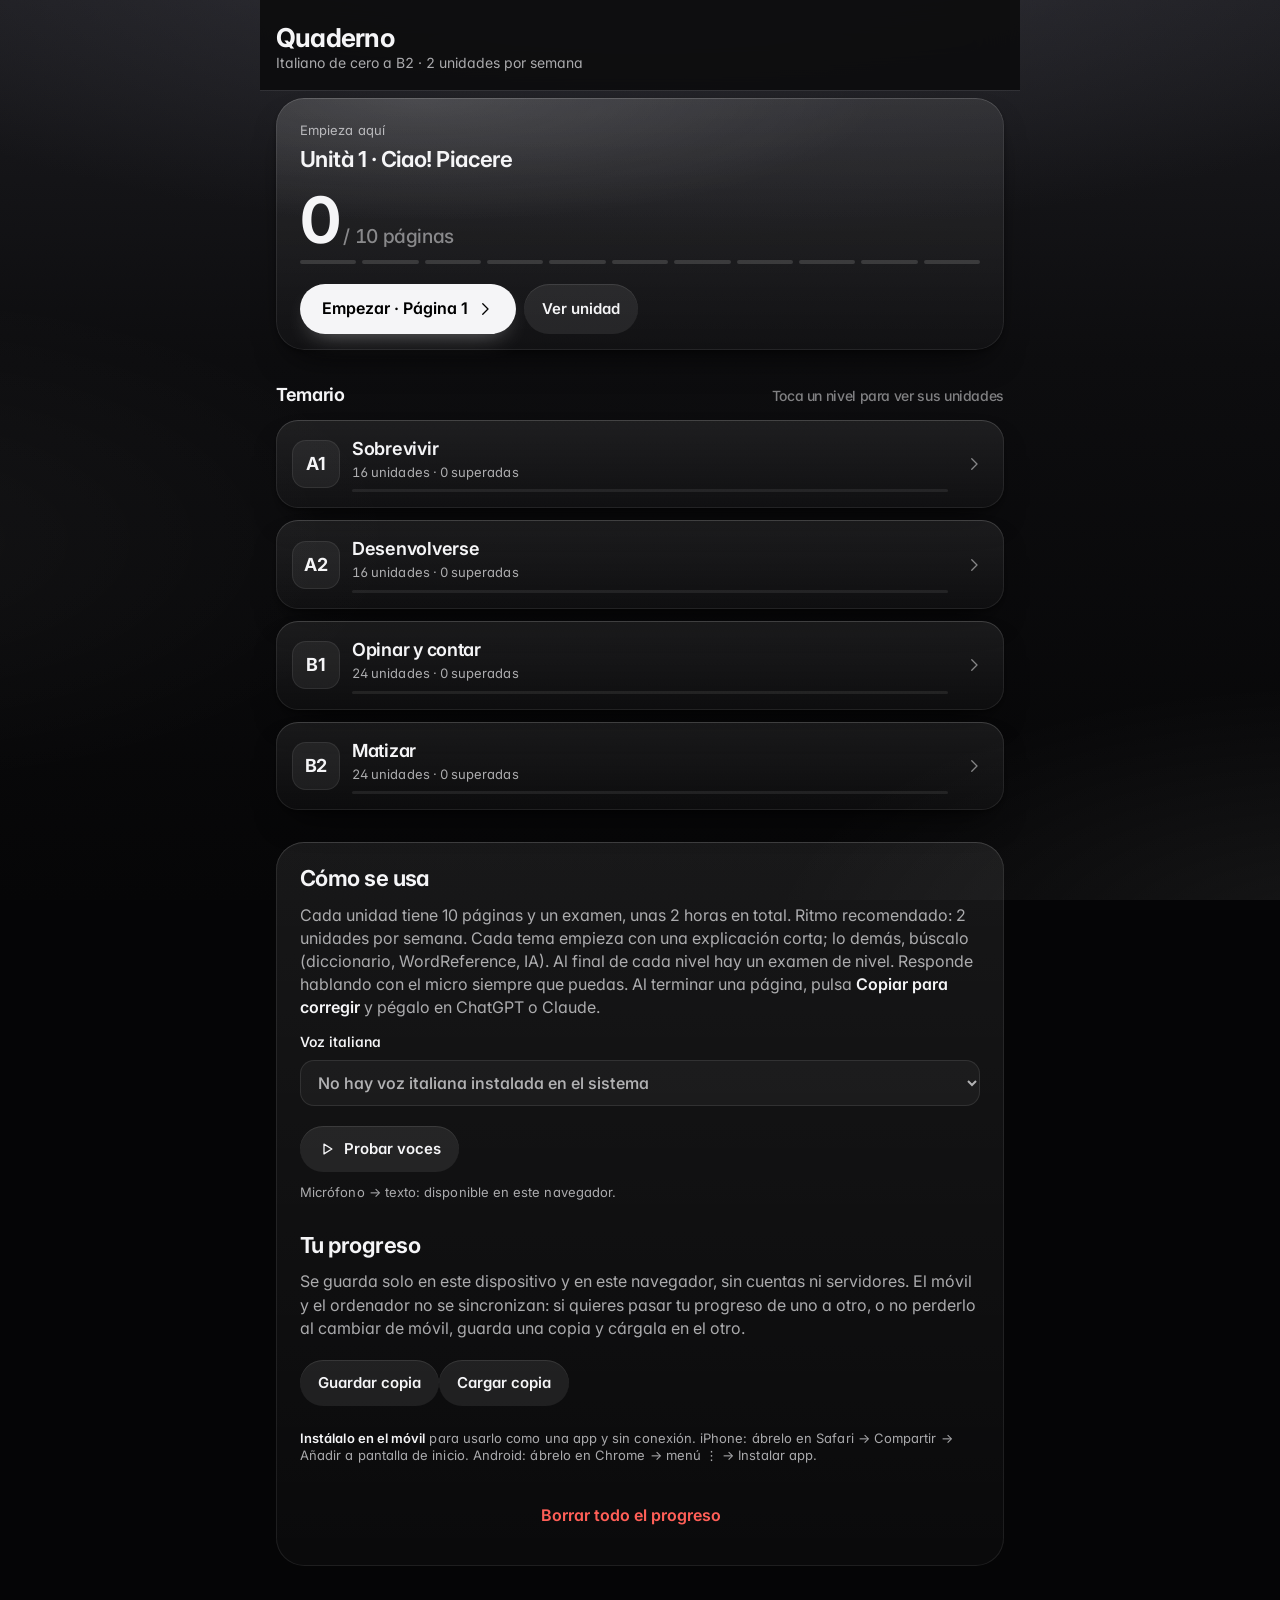
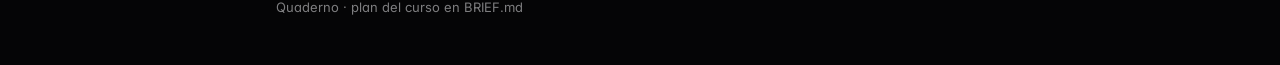
==== commit ab82529b: "Portada con niveles plegables, lista de páginas compacta, sin zoom y barra superior nítida Co-Author" ====
--- a/index.html
+++ b/index.html
@@ -2,7 +2,7 @@
 <html lang="es">
   <head>
     <meta charset="utf-8" />
-    <meta name="viewport" content="width=device-width, initial-scale=1, viewport-fit=cover" />
+    <meta name="viewport" content="width=device-width, initial-scale=1, maximum-scale=1, user-scalable=no, viewport-fit=cover" />
     <meta name="theme-color" content="#0c0c0e" />
     <meta name="apple-mobile-web-app-capable" content="yes" />
     <meta name="mobile-web-app-capable" content="yes" />
@@ -12,8 +12,8 @@
     <link rel="icon" href="icons/icon-192.png" />
     <link rel="apple-touch-icon" href="icons/apple-touch-icon.png" />
     <title>Quaderno · Italiano</title>
-    <link rel="stylesheet" href="css/tokens.css" />
-    <link rel="stylesheet" href="css/app.css?v=8" />
+    <link rel="stylesheet" href="css/tokens.css?v=2" />
+    <link rel="stylesheet" href="css/app.css?v=9" />
   </head>
   <body>
     <div class="backdrop" aria-hidden="true"></div>
@@ -21,6 +21,6 @@
     <div id="toast" class="toast" role="status"></div>
     <script src="content/kit.js?v=8"></script>
     <script src="content/course.js?v=11"></script>
-    <script src="js/app.js?v=11"></script>
+    <script src="js/app.js?v=12"></script>
   </body>
 </html>
--- a/css/tokens.css
+++ b/css/tokens.css
@@ -176,11 +176,12 @@
   gap: var(--s3);
   margin: 0 calc(var(--s4) * -1);
   padding: calc(env(safe-area-inset-top) + var(--s5)) var(--s4) var(--s4);
-  background: linear-gradient(180deg, rgba(14, 14, 16, 0.94) 0%, rgba(14, 14, 16, 0.78) 100%);
-  /* Si el compilador elimina backdrop-filter, aplícalo en línea en el componente */
-  backdrop-filter: blur(24px) saturate(160%);
-  -webkit-backdrop-filter: blur(24px) saturate(160%);
-  mask-image: linear-gradient(180deg, #000 calc(100% - 14px), transparent);
+  /* Casi opaca y con borde nítido: con la máscara degradada, en la app instalada el texto de debajo
+     se veía borroso a través de la barra. */
+  background: rgba(12, 12, 14, 0.92);
+  backdrop-filter: blur(20px) saturate(160%);
+  -webkit-backdrop-filter: blur(20px) saturate(160%);
+  box-shadow: 0 1px 0 var(--line);
 }
 .topbar h1 {
   font-size: 2.125rem;
--- a/css/app.css
+++ b/css/app.css
@@ -1011,3 +1011,174 @@
 .paper .ptext p + p {
   margin-top: 6px;
 }
+
+/* ---------- Temario plegable (portada) y lista de páginas (unidad) ---------- */
+.levels {
+  display: grid;
+  gap: var(--s3);
+}
+.level-panel {
+  border-radius: var(--r-md);
+  background: linear-gradient(180deg, var(--tile-top), var(--tile-bot));
+  box-shadow: var(--hl), inset 0 0 0 1px var(--line), var(--shadow-tile);
+  overflow: hidden;
+}
+.level-panel summary {
+  display: flex;
+  align-items: center;
+  gap: var(--s3);
+  padding: var(--s4);
+  cursor: pointer;
+  list-style: none;
+  -webkit-user-select: none;
+  user-select: none;
+}
+.level-panel summary::-webkit-details-marker {
+  display: none;
+}
+.level-panel summary:active {
+  background: rgba(255, 255, 255, 0.03);
+}
+.level-id {
+  display: grid;
+  place-items: center;
+  flex: none;
+  width: 48px;
+  height: 48px;
+  border-radius: var(--r-sm);
+  background: rgba(255, 255, 255, 0.06);
+  box-shadow: inset 0 0 0 1px var(--line);
+  font-size: 1.125rem;
+  font-weight: 680;
+  letter-spacing: -0.02em;
+}
+.level-text {
+  display: flex;
+  flex-direction: column;
+  gap: 2px;
+  flex: 1;
+  min-width: 0;
+}
+.level-name {
+  font-size: 1.125rem;
+  font-weight: 620;
+  letter-spacing: -0.015em;
+}
+.level-bar {
+  display: block;
+  height: 3px;
+  margin-top: 6px;
+  border-radius: 99px;
+  background: var(--line);
+  overflow: hidden;
+}
+.level-bar span {
+  display: block;
+  height: 100%;
+  background: var(--ink);
+  border-radius: inherit;
+}
+.level-panel .chev {
+  flex: none;
+  display: grid;
+  place-items: center;
+  width: 28px;
+  height: 28px;
+  color: var(--ink-3);
+  transition: transform 220ms var(--ease-out);
+}
+.level-panel .chev svg {
+  width: 18px;
+  height: 18px;
+}
+.level-panel[open] .chev {
+  transform: rotate(90deg);
+}
+.level-body {
+  padding: 0 var(--s2) var(--s2);
+  border-top: 1px solid var(--line);
+}
+.level-panel[open] .level-body {
+  animation: panel-in 260ms var(--ease-out) both;
+}
+@keyframes panel-in {
+  from {
+    opacity: 0;
+    transform: translateY(-6px);
+  }
+}
+@media (prefers-reduced-motion: reduce) {
+  .level-panel[open] .level-body {
+    animation: none;
+  }
+}
+
+.unit-list {
+  margin-top: var(--s3);
+  border-radius: var(--r-md);
+  padding: var(--s1) var(--s2);
+  background: linear-gradient(180deg, var(--tile-top), var(--tile-bot));
+  box-shadow: var(--hl), inset 0 0 0 1px var(--line), var(--shadow-tile);
+}
+.unit-row {
+  display: flex;
+  align-items: center;
+  gap: var(--s3);
+  min-height: 56px;
+  padding: 10px var(--s2);
+  border-radius: var(--r-sm);
+  color: inherit;
+  text-decoration: none;
+}
+.unit-row + .unit-row {
+  box-shadow: 0 -1px 0 var(--line);
+}
+.unit-row:active {
+  background: rgba(255, 255, 255, 0.05);
+}
+.unit-row.locked {
+  opacity: 0.42;
+  pointer-events: none;
+}
+.unit-row .n {
+  flex: none;
+  width: 28px;
+  font-size: 0.8125rem;
+  font-weight: 600;
+  color: var(--ink-3);
+}
+.unit-row-text {
+  display: flex;
+  flex-direction: column;
+  flex: 1;
+  min-width: 0;
+}
+.unit-row-name {
+  font-weight: 600;
+  letter-spacing: -0.01em;
+}
+.unit-row .goal {
+  font-size: 0.8125rem;
+  color: var(--ink-2);
+  line-height: 1.35;
+}
+.unit-row .check {
+  display: grid;
+  place-items: center;
+  flex: none;
+  width: 24px;
+  height: 24px;
+  border-radius: 999px;
+  color: #000;
+  background: var(--ink);
+}
+.unit-row .ring {
+  flex: none;
+  width: 24px;
+  height: 24px;
+  border-radius: 999px;
+  box-shadow: inset 0 0 0 1.5px var(--line-2);
+}
+.exam-row .unit-row-name {
+  font-weight: 680;
+}
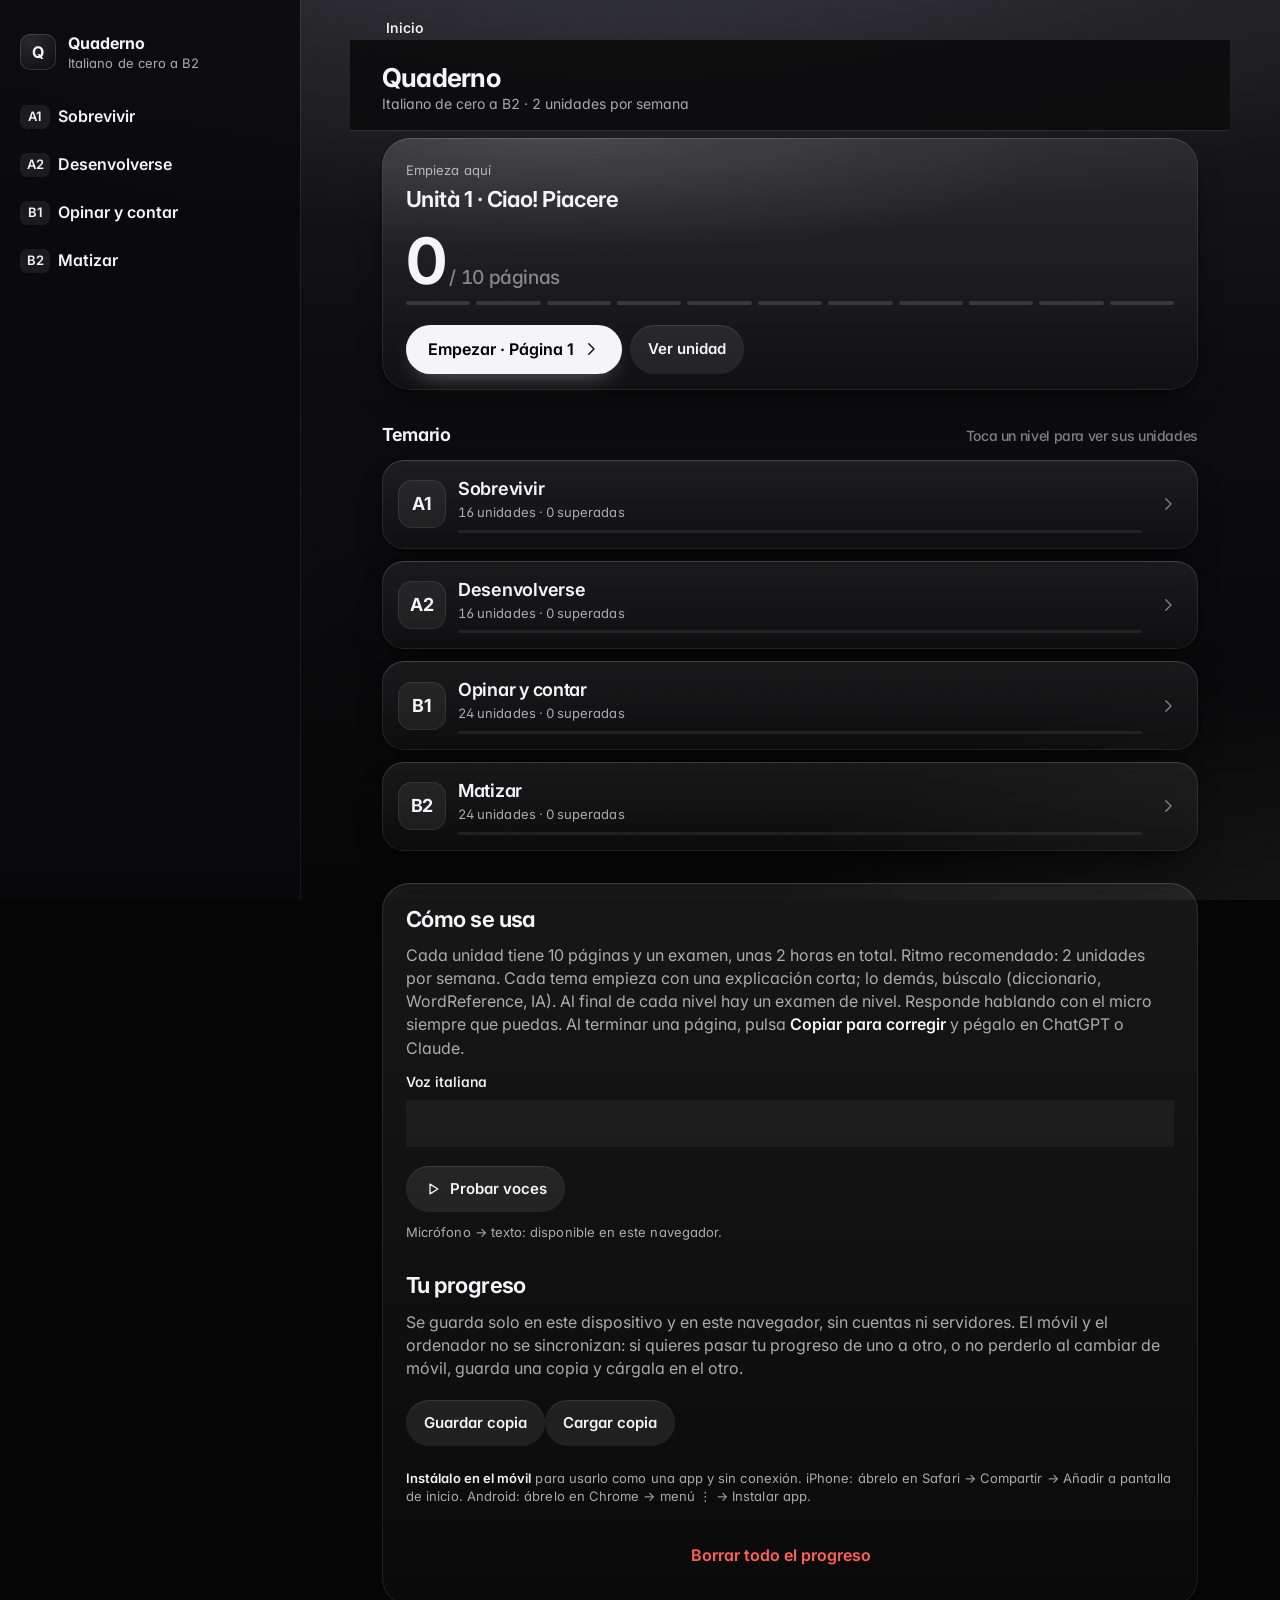
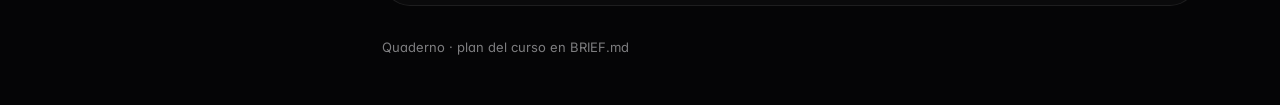
==== commit dd284ed1: "Ordenador: barra lateral y ruta; lápiz digital en la vista PDF Co-Authored-By: Claude Opus 5.5 <nore" ====
--- a/index.html
+++ b/index.html
@@ -13,14 +13,18 @@
     <link rel="apple-touch-icon" href="icons/apple-touch-icon.png" />
     <title>Quaderno · Italiano</title>
     <link rel="stylesheet" href="css/tokens.css?v=2" />
-    <link rel="stylesheet" href="css/app.css?v=9" />
+    <link rel="stylesheet" href="css/app.css?v=14" />
   </head>
   <body>
     <div class="backdrop" aria-hidden="true"></div>
-    <main id="app" class="app" aria-live="polite"></main>
+    <aside id="side" class="side" aria-label="Temario"></aside>
+    <div class="shell-main">
+      <nav id="crumbs" class="crumbs" aria-label="Ruta"></nav>
+      <main id="app" class="app" aria-live="polite"></main>
+    </div>
     <div id="toast" class="toast" role="status"></div>
     <script src="content/kit.js?v=8"></script>
     <script src="content/course.js?v=11"></script>
-    <script src="js/app.js?v=12"></script>
+    <script src="js/app.js?v=17"></script>
   </body>
 </html>
--- a/css/app.css
+++ b/css/app.css
@@ -620,17 +620,41 @@
 }
 
 /* ---------- Vista de impresión / PDF ---------- */
+/* Fija arriba, opaca y por debajo de la isla dinámica: sin desenfoque, siempre se puede pulsar. */
 .print-bar {
   position: sticky;
   top: 0;
   z-index: 10;
   display: flex;
-  justify-content: space-between;
+  flex-wrap: wrap;
+  align-items: center;
   gap: var(--s2);
-  padding: var(--s4);
-  background: rgba(14, 14, 16, 0.9);
-  backdrop-filter: blur(20px);
-  -webkit-backdrop-filter: blur(20px);
+  margin: 0 calc(var(--s4) * -1);
+  padding: calc(env(safe-area-inset-top) + var(--s3)) var(--s4) var(--s3);
+  background: var(--bg-1);
+  box-shadow: 0 1px 0 var(--line);
+}
+.print-bar .icon-btn {
+  flex: none;
+}
+.print-bar .seg {
+  flex: 1;
+  min-width: 0;
+  display: flex;
+}
+.print-bar .seg button {
+  flex: 1;
+  min-width: 0;
+  padding: 9px 4px;
+  font-size: 0.8125rem;
+}
+.print-bar .print-btn {
+  flex: none;
+  width: auto;
+  display: inline-flex;
+  align-items: center;
+  gap: 6px;
+  padding: 10px 12px;
 }
 .paper {
   max-width: 800px;
@@ -733,13 +757,8 @@
   font-style: italic;
 }
 
-.print-bar .btn-quiet,
 .print-bar .btn-primary {
   white-space: nowrap;
-}
-.print-bar {
-  flex-wrap: wrap;
-  align-items: center;
 }
 .seg {
   display: inline-flex;
@@ -764,15 +783,7 @@
   color: #0b0b0c;
   background: #f5f5f7;
 }
-@media screen and (max-width: 600px) {
-  .print-bar .seg {
-    order: 3;
-    width: 100%;
-  }
-  .seg button {
-    flex: 1;
-  }
-}
+
 @media screen and (max-width: 600px) {
   .paper {
     padding: 28px 20px;
@@ -782,6 +793,10 @@
   }
   .paper .cover h1 {
     font-size: 2.5rem;
+  }
+  /* En pantalla, sin el hueco de portada: se reserva solo al imprimir. */
+  .paper .cover {
+    min-height: 0;
   }
 }
 
@@ -817,6 +832,23 @@
   }
   .paper section.pg {
     padding-top: 0;
+  }
+  /* Hoja con trazos: mismo ancho que en pantalla (A4 menos márgenes) y sin saltos que muevan el texto. */
+  .paper-fit {
+    height: auto !important;
+  }
+  .paper.a4 {
+    width: auto !important;
+    transform: none !important;
+    margin: 0 !important;
+    padding: 0 !important;
+  }
+  .paper.a4 .pblock,
+  .paper.a4 .pblock * {
+    break-inside: auto !important;
+  }
+  body.inking svg.ink {
+    pointer-events: none;
   }
 }
 
@@ -1182,3 +1214,298 @@
 .exam-row .unit-row-name {
   font-weight: 680;
 }
+
+/* ---------- Ordenador: barra lateral + ruta ---------- */
+.side,
+.crumbs {
+  display: none;
+}
+@media screen and (min-width: 1024px) {
+  .side {
+    display: block;
+    position: fixed;
+    inset: 0 auto 0 0;
+    width: 300px;
+    overflow-y: auto;
+    overscroll-behavior: contain;
+    padding: var(--s5) var(--s3) var(--s6);
+    background: rgba(10, 10, 12, 0.86);
+    box-shadow: 1px 0 0 var(--line);
+    z-index: 20;
+  }
+  .shell-main {
+    margin-left: 300px;
+  }
+  .app {
+    max-width: 880px;
+    padding-left: var(--s6);
+    padding-right: var(--s6);
+  }
+  .topbar {
+    margin-left: calc(var(--s6) * -1);
+    margin-right: calc(var(--s6) * -1);
+    padding-left: var(--s6);
+    padding-right: var(--s6);
+  }
+  .crumbs {
+    display: flex;
+    flex-wrap: wrap;
+    align-items: center;
+    gap: 6px;
+    max-width: 880px;
+    margin: 0 auto;
+    padding: var(--s4) var(--s6) 0;
+    font-size: 0.875rem;
+    color: var(--ink-3);
+  }
+  .crumbs a {
+    color: var(--ink-2);
+    text-decoration: none;
+    border-radius: 6px;
+    padding: 2px 4px;
+  }
+  .crumbs a:hover {
+    color: var(--ink);
+    background: rgba(255, 255, 255, 0.06);
+  }
+  .crumbs [aria-current] {
+    color: var(--ink);
+    font-weight: 560;
+    padding: 2px 4px;
+  }
+  .crumbs .sep {
+    color: var(--ink-3);
+  }
+  /* En el ordenador la barra lateral ya sirve para volver: el botón redondo sobra. */
+  .topbar .icon-btn {
+    display: none;
+  }
+  .print-bar .icon-btn {
+    display: grid;
+  }
+  .side-brand {
+    display: flex;
+    align-items: center;
+    gap: var(--s3);
+    padding: var(--s2) var(--s2) var(--s4);
+    color: inherit;
+    text-decoration: none;
+  }
+  .side-brand > span:last-child {
+    display: flex;
+    flex-direction: column;
+  }
+  .side-logo {
+    display: grid;
+    place-items: center;
+    width: 36px;
+    height: 36px;
+    border-radius: 10px;
+    background: radial-gradient(circle at 30% 20%, #2a2a2e, #0c0c0e);
+    box-shadow: inset 0 0 0 1px var(--line-2);
+    font-weight: 700;
+  }
+  .side-level {
+    margin-top: var(--s2);
+  }
+  .side-level summary {
+    display: flex;
+    align-items: center;
+    gap: var(--s2);
+    padding: 8px var(--s2);
+    border-radius: 10px;
+    cursor: pointer;
+    list-style: none;
+    font-weight: 600;
+  }
+  .side-level summary::-webkit-details-marker {
+    display: none;
+  }
+  .side-level summary:hover {
+    background: rgba(255, 255, 255, 0.05);
+  }
+  .side-id {
+    display: inline-grid;
+    place-items: center;
+    width: 30px;
+    height: 24px;
+    border-radius: 7px;
+    background: rgba(255, 255, 255, 0.07);
+    font-size: 0.8125rem;
+  }
+  .side-unit {
+    display: flex;
+    align-items: baseline;
+    gap: var(--s2);
+    padding: 6px var(--s2) 6px 12px;
+    border-radius: 8px;
+    color: var(--ink-2);
+    text-decoration: none;
+    font-size: 0.875rem;
+  }
+  .side-unit:hover {
+    color: var(--ink);
+    background: rgba(255, 255, 255, 0.05);
+  }
+  .side-unit .num {
+    flex: none;
+    width: 22px;
+    color: var(--ink-3);
+    font-size: 0.75rem;
+  }
+  .side-unit .t {
+    flex: 1;
+    min-width: 0;
+    overflow: hidden;
+    text-overflow: ellipsis;
+    white-space: nowrap;
+  }
+  .side-unit .ok {
+    color: var(--ink);
+    font-size: 0.75rem;
+  }
+  .side-unit.is-current {
+    color: var(--ink);
+    background: rgba(255, 255, 255, 0.08);
+    font-weight: 600;
+  }
+  .side-unit.locked {
+    opacity: 0.4;
+    pointer-events: none;
+  }
+  .side-exam .t {
+    font-weight: 600;
+  }
+  .side-pages {
+    display: flex;
+    flex-direction: column;
+    margin: 2px 0 6px 42px;
+    border-left: 1px solid var(--line-2);
+  }
+  .side-pages a {
+    padding: 4px 10px;
+    color: var(--ink-3);
+    text-decoration: none;
+    font-size: 0.8125rem;
+  }
+  .side-pages a:hover {
+    color: var(--ink);
+  }
+  .side-pages a[aria-current] {
+    color: var(--ink);
+    font-weight: 600;
+    box-shadow: -1px 0 0 var(--ink);
+  }
+}
+@media print {
+  .side,
+  .crumbs {
+    display: none !important;
+  }
+  .shell-main {
+    margin: 0 !important;
+  }
+}
+
+/* ---------- Lápiz digital ---------- */
+.app:has(.paper-fit) {
+  max-width: 900px;
+}
+.paper-fit {
+  position: relative;
+}
+.paper.a4 {
+  width: 210mm;
+  max-width: none;
+  padding: 48px 16mm;
+  transform-origin: top left;
+}
+.pg-ink {
+  position: relative;
+}
+svg.ink {
+  position: absolute;
+  inset: 0;
+  width: 100%;
+  height: 100%;
+  overflow: visible;
+  pointer-events: none;
+  fill: none;
+  stroke-linecap: round;
+  stroke-linejoin: round;
+}
+body.inking svg.ink {
+  pointer-events: auto;
+  touch-action: pan-y;
+  cursor: crosshair;
+}
+body.inking.ink-finger svg.ink {
+  touch-action: none;
+}
+body.inking .paper {
+  -webkit-user-select: none;
+  user-select: none;
+  -webkit-touch-callout: none;
+}
+.print-bar .ink-toggle[aria-pressed="true"] {
+  color: #0b0b0c;
+  background: var(--ink);
+}
+.ink-tools {
+  display: flex;
+  flex-wrap: wrap;
+  align-items: center;
+  gap: var(--s2);
+  width: 100%;
+  padding-top: var(--s2);
+}
+.ink-color {
+  width: 34px;
+  height: 34px;
+  border: 0;
+  border-radius: 999px;
+  background: var(--c);
+  box-shadow: inset 0 0 0 2px rgba(255, 255, 255, 0.25);
+  cursor: pointer;
+}
+.ink-color[aria-pressed="true"] {
+  box-shadow: 0 0 0 2px var(--bg-1), 0 0 0 4px var(--ink);
+}
+.ink-tool {
+  display: grid;
+  place-items: center;
+  width: 38px;
+  height: 38px;
+  border: 0;
+  border-radius: 999px;
+  color: var(--ink);
+  background: rgba(255, 255, 255, 0.08);
+  cursor: pointer;
+}
+.ink-tool[aria-pressed="true"] {
+  color: #0b0b0c;
+  background: var(--ink);
+}
+.ink-clear {
+  margin-left: auto;
+  border: 0;
+  background: none;
+  color: var(--red);
+  font: inherit;
+  font-size: 0.875rem;
+  cursor: pointer;
+}
+.ink-hint {
+  width: 100%;
+  font-size: 0.8125rem;
+  color: var(--ink-3);
+  line-height: 1.4;
+}
+@media screen and (min-width: 700px) {
+  .print-bar .seg {
+    flex: 0 1 300px;
+  }
+  .print-bar .ink-toggle {
+    margin-left: auto;
+  }
+}
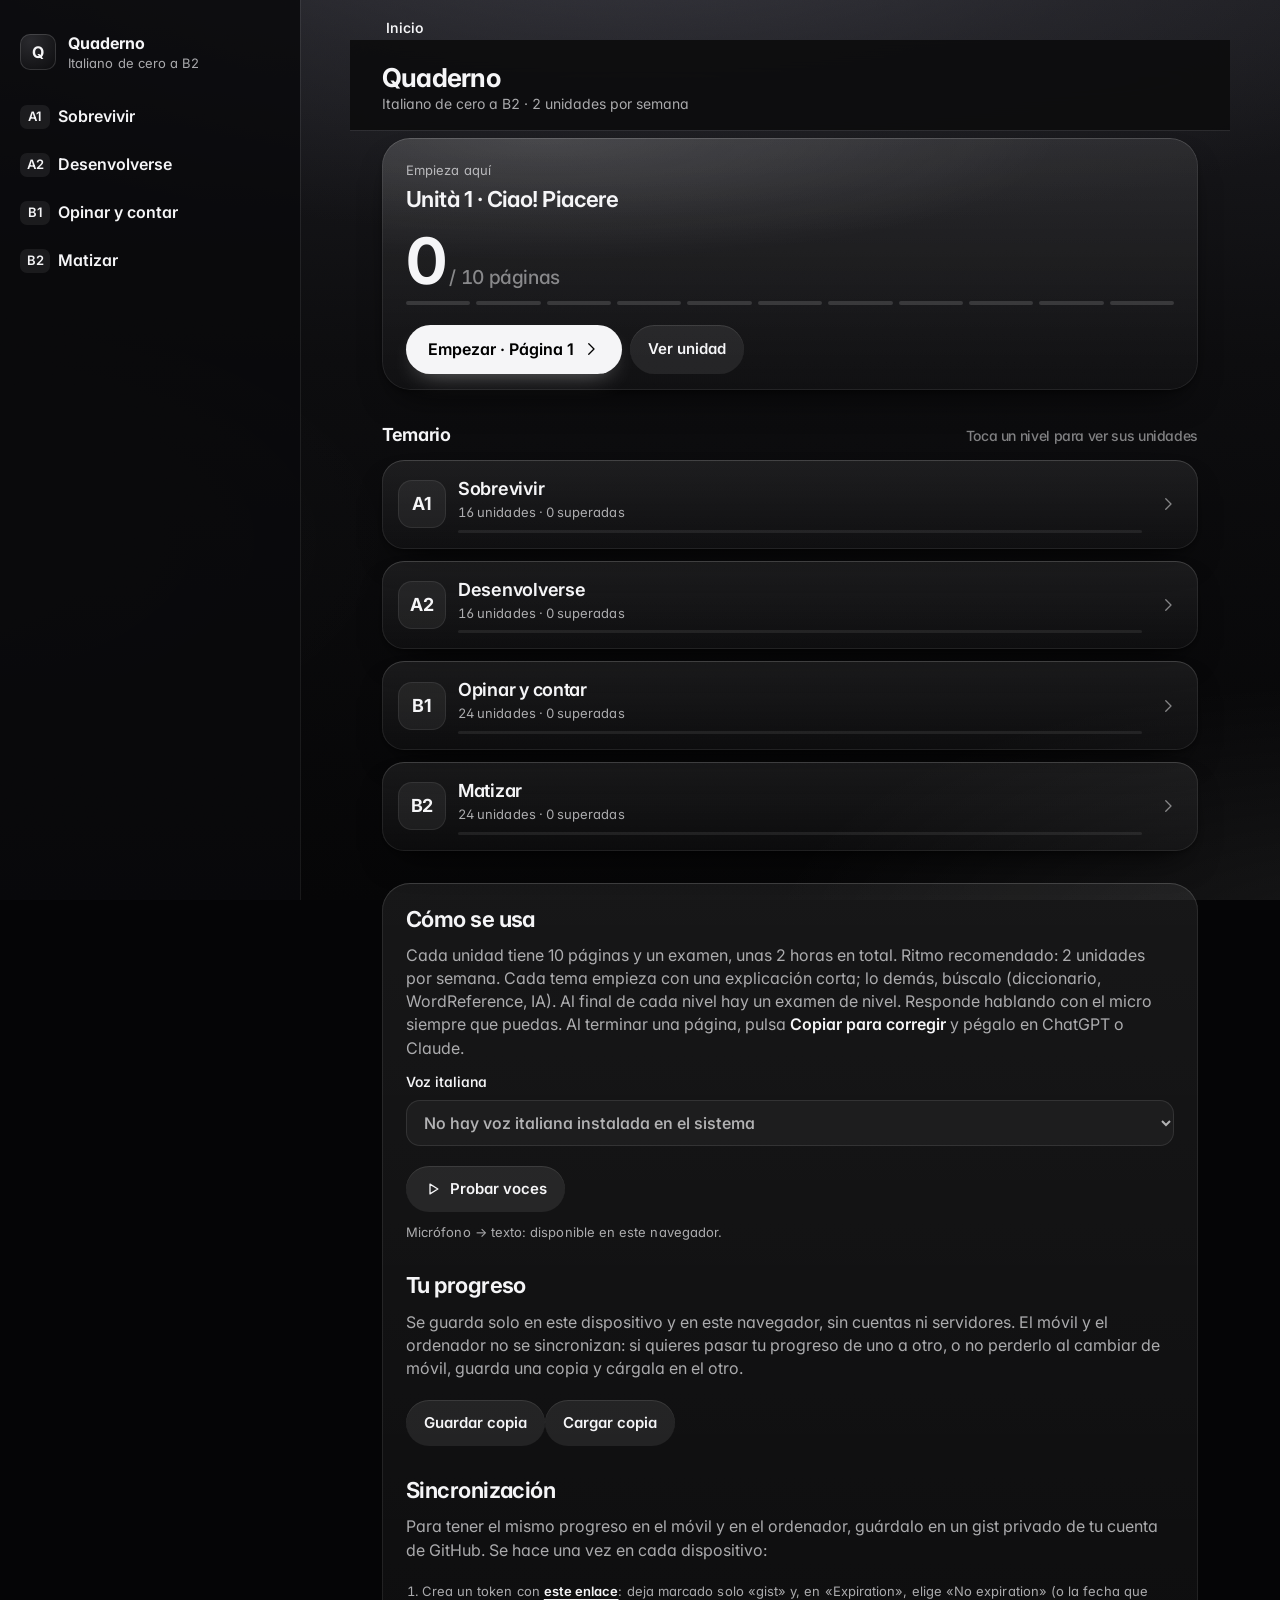
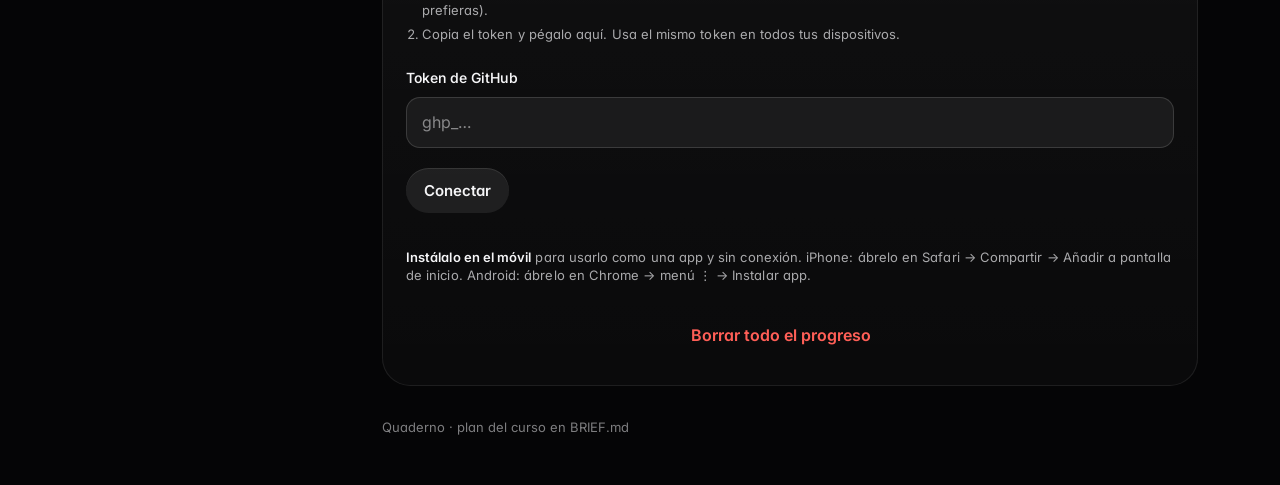
==== commit c42e63ea: "Sincronización automática del progreso con un gist privado de GitHub Co-Authored-By: Claude Opus 5.5" ====
--- a/index.html
+++ b/index.html
@@ -13,7 +13,7 @@
     <link rel="apple-touch-icon" href="icons/apple-touch-icon.png" />
     <title>Quaderno · Italiano</title>
     <link rel="stylesheet" href="css/tokens.css?v=2" />
-    <link rel="stylesheet" href="css/app.css?v=14" />
+    <link rel="stylesheet" href="css/app.css?v=15" />
   </head>
   <body>
     <div class="backdrop" aria-hidden="true"></div>
@@ -25,6 +25,6 @@
     <div id="toast" class="toast" role="status"></div>
     <script src="content/kit.js?v=8"></script>
     <script src="content/course.js?v=11"></script>
-    <script src="js/app.js?v=17"></script>
+    <script src="js/app.js?v=18"></script>
   </body>
 </html>
--- a/css/app.css
+++ b/css/app.css
@@ -1509,3 +1509,13 @@
     margin-left: auto;
   }
 }
+.sync-steps {
+  margin: 8px 0 12px;
+  padding-left: 1.2em;
+  display: grid;
+  gap: 6px;
+  line-height: 1.45;
+}
+.sync-steps a {
+  text-decoration: underline;
+}
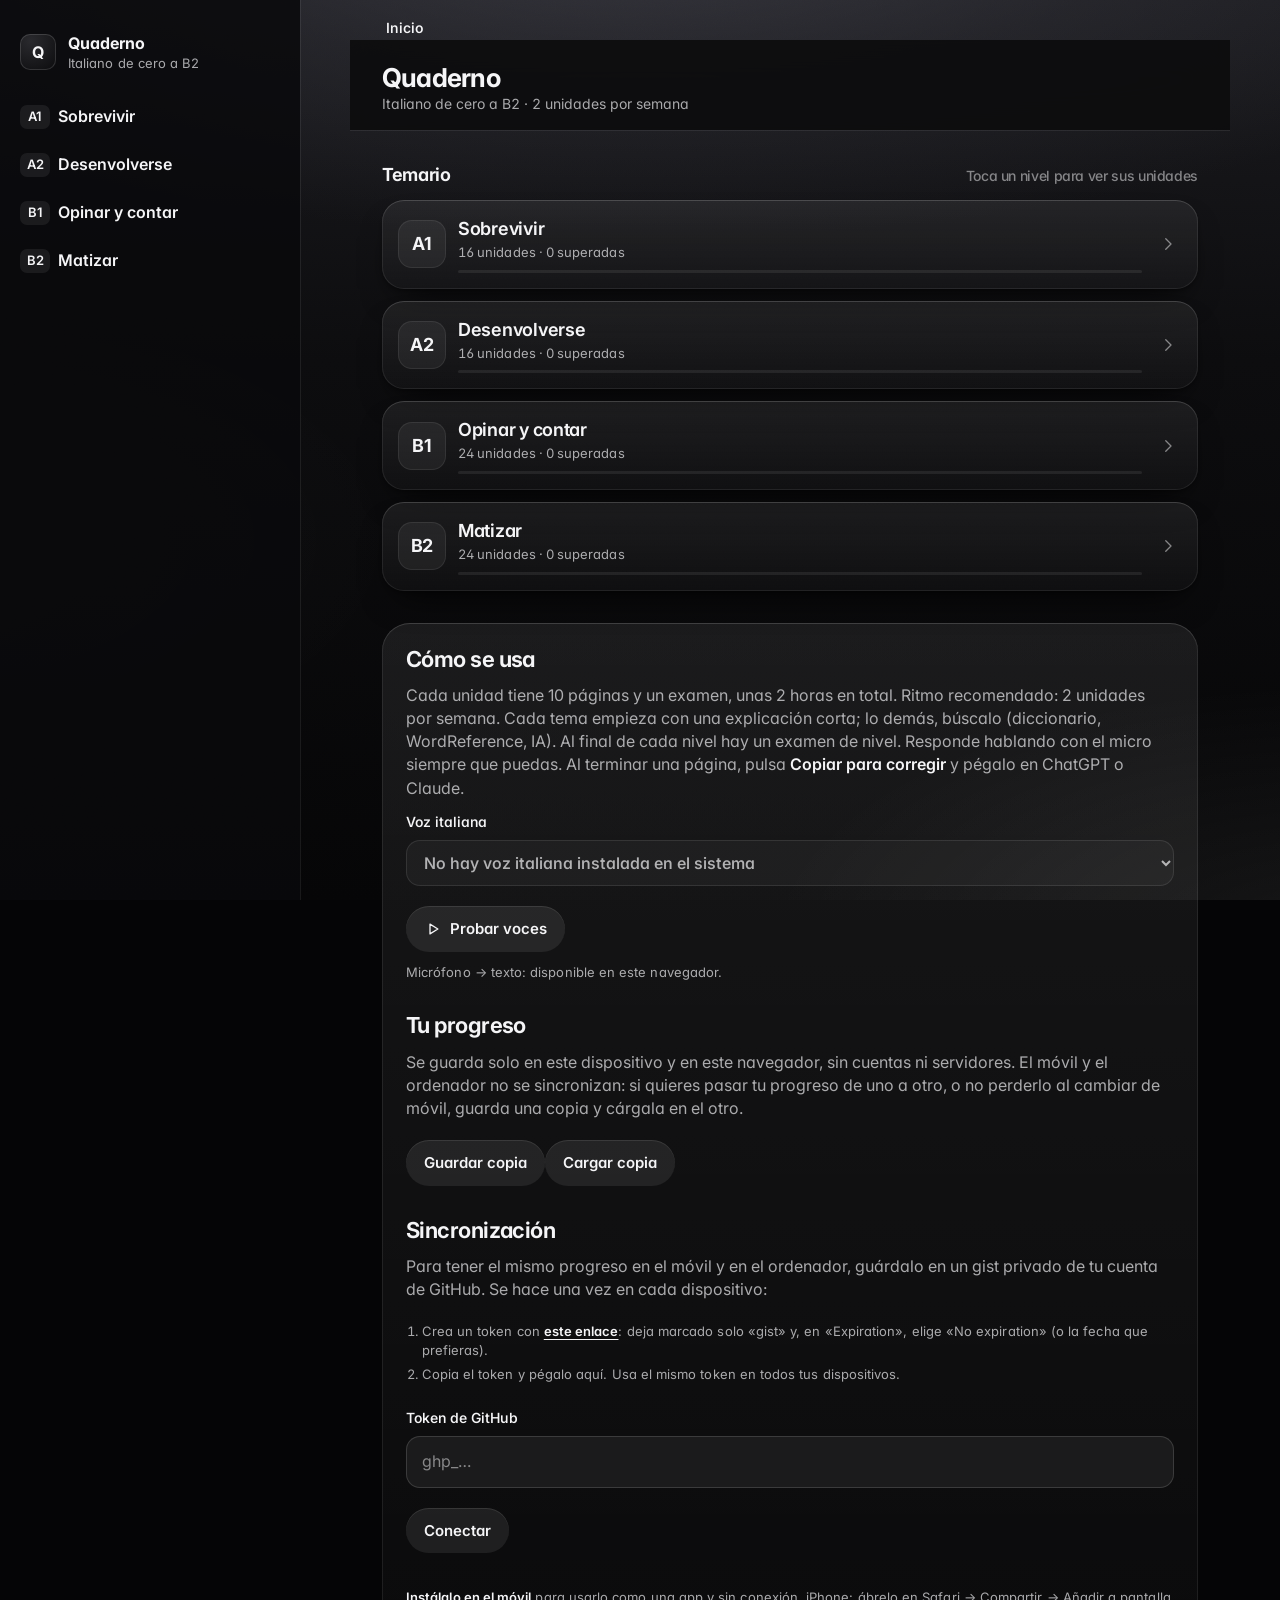
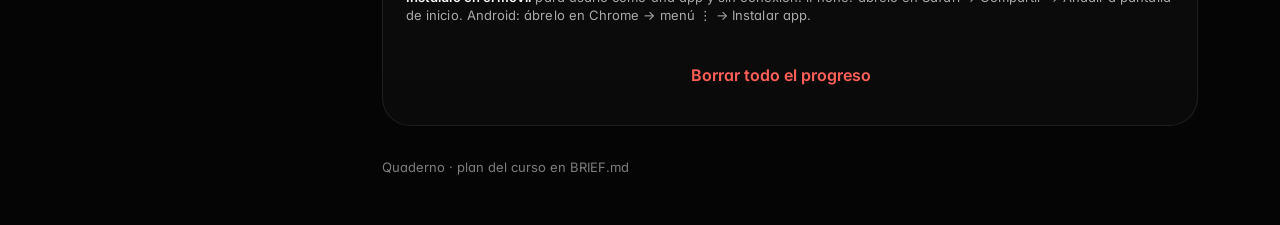
==== commit 2fd5640a: "Portada: sin la tarjeta de la unidad en curso Co-Authored-By: Claude Opus 5.5 <noreply@anthropic.com" ====
--- a/index.html
+++ b/index.html
@@ -25,6 +25,6 @@
     <div id="toast" class="toast" role="status"></div>
     <script src="content/kit.js?v=8"></script>
     <script src="content/course.js?v=11"></script>
-    <script src="js/app.js?v=18"></script>
+    <script src="js/app.js?v=19"></script>
   </body>
 </html>
